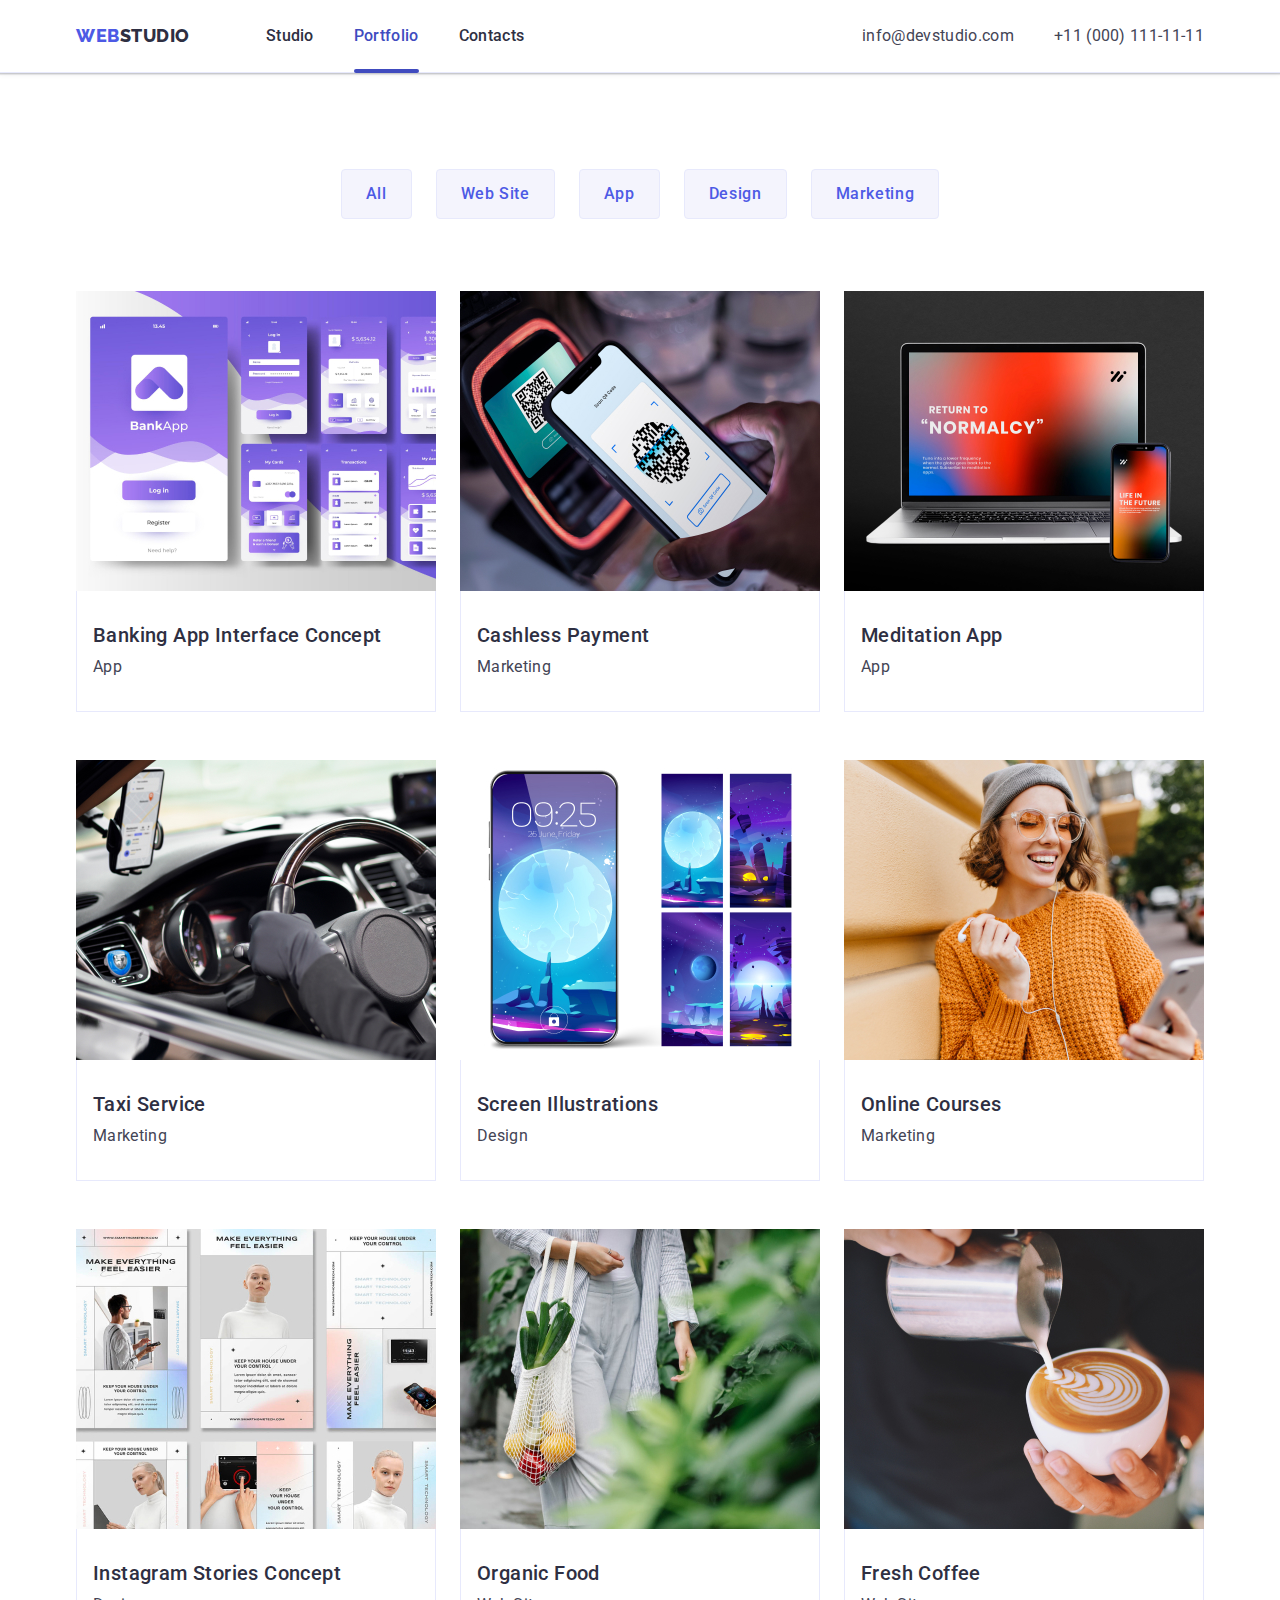
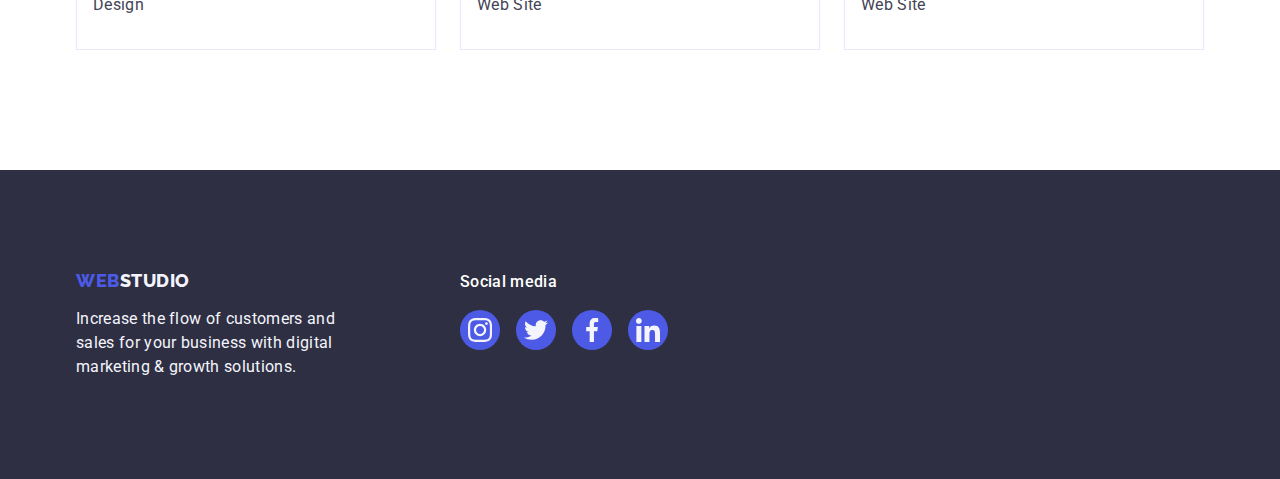
==== portfolio.html @ 8c455fbe "Initial commit" ====
<!DOCTYPE html>
<html lang="en">
  <head>
    <meta charset="UTF-8" />
    <meta name="viewport" content="width=device-width, initial-scale=1.0" />
    <title>Document</title>
    <link
      rel="stylesheet"
      href="https://cdnjs.cloudflare.com/ajax/libs/modern-normalize/2.0.0/modern-normalize.min.css"
    />
    <link rel="stylesheet" href="./css/styles.css" />
    <link rel="preconnect" href="https://fonts.googleapis.com" />
    <link rel="preconnect" href="https://fonts.gstatic.com" crossorigin />
    <link
      href="https://fonts.googleapis.com/css2?family=Raleway:wght@800&family=Roboto:wght@400;500;700;900&display=swap"
      rel="stylesheet"
    />
    <link
      rel="stylesheet"
      href="https://cdnjs.cloudflare.com/ajax/libs/modern-normalize/2.0.0/modern-normalize.min.css"
      integrity="sha512-4xo8blKMVCiXpTaLzQSLSw3KFOVPWhm/TRtuPVc4WG6kUgjH6J03IBuG7JZPkcWMxJ5huwaBpOpnwYElP/m6wg=="
      crossorigin="anonymous"
      referrerpolicy="no-referrer"
    />
  </head>
  <body>
    <header class="header-section">
      <div class="header-container container">
        <nav class="nav">
          <a href="./index.html" class="logo link"
            >Web<span class="span-logo-top">Studio</span></a
          >
          <ul class="menu-list list">
            <li>
              <a href="./index.html" class="link-nav studiolist link">Studio</a>
            </li>
            <li>
              <a
                href="./portfolio.html"
                class="link-nav studiolist nav-active link"
                >Portfolio</a
              >
            </li>
            <li><a href="" class="link-nav studiolist link">Contacts</a></li>
          </ul>
        </nav>
        <address class="address">
          <ul class="menu-list list">
            <li>
              <a href="mailto:info@devstudio.com" class="contacts link"
                >info@devstudio.com</a
              >
            </li>
            <li>
              <a href="tel:+110001111111" class="contacts link"
                >+11 (000) 111-11-11</a
              >
            </li>
          </ul>
        </address>
      </div>
    </header>
    <main>
      <section class="main-portfolio-section">
        <div class="container">
          <h1 class="visually-hidden">Portfolio</h1>
          <ul class="portfolio-list list">
            <li>
              <button type="button" class="list-button">All</button>
            </li>
            <li>
              <button type="button" class="list-button">Web Site</button>
            </li>
            <li>
              <button type="button" class="list-button">App</button>
            </li>
            <li>
              <button type="button" class="list-button">Design</button>
            </li>
            <li>
              <button type="button" class="list-button">Marketing</button>
            </li>
          </ul>
          <ul class="portfolio-second-list list">
            <li class="portfolio-second-list-item">
              <a class="portfolio-link link" href="">
                <div class="portfolio-pic">
                  <img
                    src="./images/Portfolio-imgs/portfolio1.jpeg"
                    alt="Banking App"
                    width="360"
                  />
                  <p class="portfolio-pic-text">
                    14 Stylish and User-Friendly App Design Concepts · Task
                    Manager App · Calorie Tracker App · Exotic Fruit Ecommerce
                    App · Cloud Storage App
                  </p>
                </div>
                <div class="portfolio-item-container">
                  <h2 class="list-portfolio">Banking App Interface Concept</h2>
                  <p class="list-description">App</p>
                </div>
              </a>
            </li>
            <li class="portfolio-second-list-item">
              <a class="portfolio-link link" href="">
                <div class="portfolio-pic">
                  <img
                    class="img"
                    src="./images/Portfolio-imgs/portfolio2.jpeg"
                    alt="Cashless Payment"
                    width="360"
                  />
                  <p class="portfolio-pic-text">
                    14 Stylish and User-Friendly App Design Concepts · Task
                    Manager App · Calorie Tracker App · Exotic Fruit Ecommerce
                    App · Cloud Storage App
                  </p>
                </div>

                <div class="portfolio-item-container">
                  <h2 class="list-portfolio">Cashless Payment</h2>
                  <p class="list-description">Marketing</p>
                </div>
              </a>
            </li>
            <li class="portfolio-second-list-item">
              <a class="portfolio-link link" href="">
                <div class="portfolio-pic">
                  <img
                    class="img"
                    src="./images/Portfolio-imgs/portfolio3.jpeg"
                    alt="Meditation App"
                    width="360"
                  />
                  <p class="portfolio-pic-text">
                    14 Stylish and User-Friendly App Design Concepts · Task
                    Manager App · Calorie Tracker App · Exotic Fruit Ecommerce
                    App · Cloud Storage App
                  </p>
                </div>

                <div class="portfolio-item-container">
                  <h2 class="list-portfolio">Meditation App</h2>
                  <p class="list-description">App</p>
                </div>
              </a>
            </li>
            <li class="portfolio-second-list-item">
              <a class="portfolio-link link" href="">
                <div class="portfolio-pic">
                  <img
                    class="img"
                    src="./images/Portfolio-imgs/portfolio4.jpeg"
                    alt="Taxi Service"
                    width="360"
                  />
                  <p class="portfolio-pic-text">
                    14 Stylish and User-Friendly App Design Concepts · Task
                    Manager App · Calorie Tracker App · Exotic Fruit Ecommerce
                    App · Cloud Storage App
                  </p>
                </div>

                <div class="portfolio-item-container">
                  <h2 class="list-portfolio">Taxi Service</h2>
                  <p class="list-description">Marketing</p>
                </div>
              </a>
            </li>
            <li class="portfolio-second-list-item">
              <a class="portfolio-link link" href="">
                <div class="portfolio-pic">
                  <img
                    class="img"
                    src="./images/Portfolio-imgs/portfolio5.jpeg"
                    alt="Screen Illustrations"
                    width="360"
                  />
                  <p class="portfolio-pic-text">
                    14 Stylish and User-Friendly App Design Concepts · Task
                    Manager App · Calorie Tracker App · Exotic Fruit Ecommerce
                    App · Cloud Storage App
                  </p>
                </div>

                <div class="portfolio-item-container">
                  <h2 class="list-portfolio">Screen Illustrations</h2>
                  <p class="list-description">Design</p>
                </div>
              </a>
            </li>
            <li class="portfolio-second-list-item">
              <a class="portfolio-link link" href="">
                <div class="portfolio-pic">
                  <img
                    class="img"
                    src="./images/Portfolio-imgs/portfolio6.jpeg"
                    alt="Online Courses"
                    width="360"
                  />
                  <p class="portfolio-pic-text">
                    14 Stylish and User-Friendly App Design Concepts · Task
                    Manager App · Calorie Tracker App · Exotic Fruit Ecommerce
                    App · Cloud Storage App
                  </p>
                </div>

                <div class="portfolio-item-container">
                  <h2 class="list-portfolio">Online Courses</h2>
                  <p class="list-description">Marketing</p>
                </div>
              </a>
            </li>
            <li class="portfolio-second-list-item">
              <a class="portfolio-link link" href="">
                <div class="portfolio-pic">
                  <img
                    class="img"
                    src="./images/Portfolio-imgs/portfolio7.jpeg"
                    alt="Instagram Stories Concept"
                    width="360"
                  />
                  <p class="portfolio-pic-text">
                    14 Stylish and User-Friendly App Design Concepts · Task
                    Manager App · Calorie Tracker App · Exotic Fruit Ecommerce
                    App · Cloud Storage App
                  </p>
                </div>

                <div class="portfolio-item-container">
                  <h2 class="list-portfolio">Instagram Stories Concept</h2>
                  <p class="list-description">Design</p>
                </div>
              </a>
            </li>
            <li class="portfolio-second-list-item">
              <a class="portfolio-link link" href="">
                <div class="portfolio-pic">
                  <img
                    class="img"
                    src="./images/Portfolio-imgs/portfolio8.jpeg"
                    alt="Organic Food"
                    width="360"
                  />
                  <p class="portfolio-pic-text">
                    14 Stylish and User-Friendly App Design Concepts · Task
                    Manager App · Calorie Tracker App · Exotic Fruit Ecommerce
                    App · Cloud Storage App
                  </p>
                </div>

                <div class="portfolio-item-container">
                  <h2 class="list-portfolio">Organic Food</h2>
                  <p class="list-description">Web Site</p>
                </div>
              </a>
            </li>
            <li class="portfolio-second-list-item">
              <a class="portfolio-link link" href="">
                <div class="portfolio-pic">
                  <img
                    class="img"
                    src="./images/Portfolio-imgs/portfolio9.jpeg"
                    alt="Fresh Coffee"
                    width="360"
                  />
                  <p class="portfolio-pic-text">
                    14 Stylish and User-Friendly App Design Concepts · Task
                    Manager App · Calorie Tracker App · Exotic Fruit Ecommerce
                    App · Cloud Storage App
                  </p>
                </div>

                <div class="portfolio-item-container">
                  <h2 class="list-portfolio">Fresh Coffee</h2>
                  <p class="list-description">Web Site</p>
                </div>
              </a>
            </li>
          </ul>
        </div>
      </section>
    </main>

    <!-------------------Footer------------------->

    <footer class="footer">
      <div class="footer-container container">
        <div class="logo-container">
          <a href="./index.html" class="logo-bottom logo link"
            >Web<span class="span-logo-bottom">Studio</span></a
          >
          <p class="footer-text">
            Increase the flow of customers and sales for your business with
            digital marketing & growth solutions.
          </p>
        </div>
        <div>
          <p class="footer-socialmedia">Social media</p>
          <ul class="footer-list list social-list">
            <li class="social-item">
              <a class="footer-link" href="">
                <svg class="social-icon" width="24" height="24">
                  <use href="./images/icons.svg#icon-instagram-2"></use>
                </svg>
              </a>
            </li>
            <li class="social-item">
              <a class="footer-link" href="">
                <svg class="social-icon" width="24" height="24">
                  <use href="./images/icons.svg#icon-twitter-1"></use>
                </svg>
              </a>
            </li>
            <li class="social-item">
              <a class="footer-link" href="">
                <svg class="social-icon" width="24" height="24">
                  <use href="./images/icons.svg#icon-facebook-1"></use>
                </svg>
              </a>
            </li>
            <li class="social-item">
              <a class="footer-link" href="">
                <svg class="social-icon" width="24" height="24">
                  <use href="./images/icons.svg#icon-linkedin-1"></use>
                </svg>
              </a>
            </li>
          </ul>
        </div>
      </div>
    </footer>
  </body>
</html>
---- css/styles.css ----
:root {
    --primary-font: "Roboto", sans-serif;
    --secondary-font: "Raleway", sans-serif;
    --white: #ffffff;
    --iris: #4D5AE5;
    --navyblue: #2E2F42;
    --slate: #434455;
    --cloud: #F4F4FD;
    --lightslate: #8E8F99;
    --cornflower: #E7E9FC;
    --ocean: #404BBF;
    --transition-dur: 250ms;
    --transition-function: cubic-bezier(0.4, 0, 0.2, 1);
}

body {
    font-family: var(--primary-font);
    color: var(--slate);
    background-color: var(--white);
}

h1,
h2,
h3,
h4,
h5,
h6,
p {
    margin: 0;
}

ul,
ol {
    margin:0;
    padding:0;
}

.container {
    width: 1158px;
    margin: 0 auto;
    padding: 0 15px;
}

img {
    display: block;
    max-width: 100%;
    height: auto;
}

/* ----------------Header Section----------------*/

.header-container {
    display: flex;
    align-items: center;
    justify-content: space-between;
}

.nav {
    display: flex;
    align-items: center;
}

.studiolist.nav-active {
    position: relative;
    color: var(--ocean);
}

.nav-active::after{
    display: block;
    position: absolute;
    /* margin-top: 20px; */
    left: 0;
    bottom: -1px;
    content: '';
    width: 100%;
    height: 4px;
    border-radius: 2px;
    background-color: var(--ocean);
}

.header-section {
    border-bottom: 1px solid var(--cornflower);
    box-shadow: 0px 2px 1px rgba(46, 47, 66, 0.08), 0px 1px 1px rgba(46, 47, 66, 0.16), 0px 1px 6px rgba(46, 47, 66, 0.08);
}

.menu-list {
    display: flex;
    gap: 40px;
}

.studiolist {
    display: inline-block;
    padding: 24px 0;
    font-size: 16px;
    line-height: 1.5;
    letter-spacing: 0.02em;
    font-weight: 500;
    color: var(--navyblue);
}



.address {
    font-style: normal;
}

.contacts {
    font-size: 16px;
    line-height: 1.5;
    letter-spacing: 0.02em;
    font-weight: 400;
    color: var(--slate);
}


.logo {
    margin-right: 76px;
    font-family: "Raleway", sans-serif;
    font-weight: 800;
    font-size:18px;
    line-height: 1.17;
    letter-spacing: 0.03em;
    text-transform: uppercase;
    color: var(--iris);
}


.link-nav {
    transition-property: color;
    transition-duration: var(--transition-dur);
    transition-timing-function: var(--transition-function);
}

.link {
    text-decoration: none;
    transition-property: color;
    transition-duration: var(--transition-dur);
    transition-timing-function: var(--transition-function);
}

.link:hover,
.link:focus {
    color: var(--ocean)
}

.span-logo-top {
    color: var(--navyblue);
}

.list {
    list-style: none;
}




/* ----------------First Section----------------*/

.section-first {
    padding: 188px 0;
    background-image: linear-gradient(rgba(46, 47, 66, 0.7), rgba(46, 47, 66, 0.7)), url(../images/people-office.jpeg);
    max-width: 1440px;
    background-repeat: no-repeat;
    background-position: center;
    background-size: cover;
}

.title {
    margin-left: auto;
    margin-right: auto;
    margin-bottom: 48px;
    max-width: 496px;
    font-size: 56px;
    line-height: 1.07;
    letter-spacing: 0.02em;
    text-align: center;
    color: var(--white);
}

.title-button{
    display: block;
    margin-left: auto;
    margin-right: auto;
    min-width: 169px;
    height: 56px;
    border: none;
    background-color: var(--iris);
    border-radius: 4px;
    cursor: pointer;
    font-family: inherit;
    background-color: var(--iris);
    font-weight: 500;
    font-size: 16px;
    line-height: 1.5;
    letter-spacing: 0.04em;
    color: var(--white);
    cursor: pointer;
    transition: background-color 250ms cubic-bezier(0.4, 0, 0.2, 1);
}

.title-button:hover,
.title-button:focus {
    background-color: var(--ocean);
}

.visually-hidden {
    position: absolute;
    width: 1px;
    height: 1px;
    margin: -1px;
    border: 0;
    padding: 0;

    white-space: nowrap;
    clip-path: inset(100%);
    clip: rect(0 0 0 0);
    overflow: hidden;
}

/* ----------------Second Section----------------*/


.section-second {
    padding: 120px 0;
}

.features-list {
    display: flex;
    gap: 24px;
}

.features-item {
    width: calc((100% - 72px) / 4);
}

.features-icon-container {
    display: flex;
    justify-content: center;
    align-items: center;
    background-color: var(--cloud);
    height: 112px;
    margin-bottom: 8px;
    border-radius: 4px;
}


.features-title {
    margin-bottom: 8px;
    font-weight: 500;
    font-size: 20px;
    line-height: 1.2;
    letter-spacing: 0.02em;
    color: var(--navyblue);
}

.features-text {
    font-size: 16px;
    line-height: 1.5;
    letter-spacing: 0.02em;
    color: var(--slate);
}

/* ----------------Third Section----------------*/

.section-third {
    padding-bottom: 120px;
}

.aboutus {
    margin-bottom: 72px;
    font-size: 36px;
    line-height: 1.11;
    text-align: center;
    text-transform: capitalize;
    color: var(--navyblue);
    letter-spacing: 0.02em
}

.aboutus-list {
    display: flex;
    gap: 24px;
}

.aboutus-item {
    width: calc((100% - 48px) / 3);
}



/* ----------------Fourth Section----------------*/



.team {
    padding: 120px 0;
    background-color: var(--cloud);
}

.aboutus-team {
    margin-bottom: 72px;
    font-size: 36px;
    line-height: 1.11;
    text-align: center;
    text-transform: capitalize;
    color: var(--navyblue);
    letter-spacing: 0.02em
}

.sectionfour-list {
    display: flex;
    gap: 24px;
}

.team-list {
    width: calc((100% - 72px) / 4);
    border-radius: 0px 0px 4px 4px;
    box-shadow: 0px 1px 6px rgba(46, 47, 66, 0.08), 0px 1px 1px rgba(46, 47, 66, 0.16), 0px 2px 1px rgba(46, 47, 66, 0.08);
    background-color: var(--white);
}

.team-container {
    padding: 32px 0;
}


.features-team-title {
    text-align: center;
    margin-bottom: 8px;
    font-weight: 500;
    font-size: 20px;
    line-height: 1.2;
    letter-spacing: 0.02em;
    color: var(--navyblue);
}

.sectionfour-p-text {
    margin-bottom: 8px;
    text-align: center;
}

.social-list {
    display: flex;
    justify-content: center;
    gap: 24px;
}

.social-item {
    width: 40px;
    height: 40px;
}

.social-link {
    display: flex;
    justify-content: center;
    align-items: center;
    width: 100%;
    height: 100%;
    background-color: var(--iris);
    border-radius: 50%;
    transition-property: background-color;
    transition-duration: var(--transition-dur);
    transition-timing-function: var(--transition-function);
}

.social-icon {
    fill: var(--cloud);
}

.social-link:hover,
.social-link:focus {
    background-color: var(--ocean);
}


/* ----------------Fifth Section----------------*/


.customers-section {
    padding-top: 120px;
    padding-bottom: 120px;
}

.customers-title {
    font-size: 36px;
    text-align: center;
    line-height: 1.11;
    color: var(--navyblue);
    margin-bottom: 72px;
}

.customers-list {
    display: flex;
    gap: 24px;
}

.customets-item {
    width: calc((100% - 120px) / 6);
    height: 88px;
}

.customers-link {
    display: flex;
    align-items: center;
    justify-content: center;
    width: 100%;
    height: 100%;
    border: 1px solid var(--lightslate);
    border-radius: 4px;
    color: var(--lightslate);
    transition: border-color var(--transition-dur) var(--transition-function), color var(--transition-dur) var(--transition-function);
}

.customers-link:hover,
.customers-link:focus {
    border-color: var(--ocean);
    color: var(--ocean);
}

.customers-icon {
    fill: currentColor;
}

/* ----------------Footer----------------*/

.footer-container {
    display: flex;
    align-items: baseline;
}

.logo-container {
    margin-right: 120px;
}

.footer {
    padding: 100px 0;
    background-color: var(--navyblue);

}

.logo-bottom {
    display: inline-block;
    margin-bottom: 16px;
}

.footer-text {
    max-width: 264px;
    line-height: 1.5;
    color: var(--cloud);
    letter-spacing: 0.02em;
}

.span-logo-bottom {
    color: var(--cloud);
}

.footer-socialmedia {
    font-weight: 500;
    font-size: 16px;
    line-height: 1.5;
    letter-spacing: 0.02em;
    color: var(--white);
    margin-bottom: 16px;
}

.footer-list {
    display: flex;
    gap: 16px;
}

/* .footer-item {
    width: 40px;
    height: 40px;
} */

.footer-link {
    display: flex;
    align-items: center;
    justify-content: center;
    width: 100%;
    height: 100%;
    background-color: var(--iris);
    border-radius: 50%;
    transition-property: background-color;
    transition-duration: var(--transition-dur);
    transition-timing-function: var(--transition-function);
}



.footer-link:hover, 
.footer-link:focus {
    background-color: #31d0aa;
}

/*================== Modal ==================*/


.modal {
    position: fixed;
    width: 100%;
    height: 100vh;
    left: 0;
    top: 0;
    opacity: 1;
    visibility: visible;
    background: rgba(46, 47, 66, 0.40);
    transition-property: visibility, opacity, transform;
    transition-duration: var(--transition-dur);
    transition-timing-function: var(--transition-function);
    transition: opacity 250ms cubic-bezier(0.4, 0, 0.2, 1), visibility 250ms cubic-bezier(0.4, 0, 0.2, 1);
}

.backdrop {
    position: absolute;
    left: 50%;
    top: 50%;
    transform: translate(-50%, -50%);
    width: 408px;
    min-height: 584px;
    border-radius: 4px;
    background: var(--dairy, #FCFCFC);
    box-shadow: 0px 2px 1px 0px rgba(0, 0, 0, 0.20), 0px 1px 3px 0px rgba(0, 0, 0, 0.12), 0px 1px 1px 0px rgba(0, 0, 0, 0.14);
    transition: transform 250ms cubic-bezier(0.4, 0, 0.2, 1);
}

.is-hidden {
    visibility: hidden;
    opacity: 0;
    pointer-events: none;
    
}

.close-backdrop {
    display: flex;
    position: absolute;
    align-items: center;
    justify-content: center;
    right: 24px;
    top: 24px;
    width: 24px;
    height: 24px;
    padding: 0;
    border: 1px solid rgba(0, 0, 0, 0.1);
    border-radius: 50%;
    cursor: pointer;
    background-color: var(--cornflower);
    transition-property: background-color, border ;
    transition-duration: var(--transition-dur);
    transition-timing-function: var(--transition-function);
}

.cross {
    transition: fill var(--transition-dur) var(--transition-function);
}

.close-backdrop:hover {
    background-color: var(--ocean);
    border: none;
}

.close-backdrop:focus {
    background-color: var(--ocean);
    border: none;
}

.close-backdrop:hover .cross {
    fill: #ffffff;
}

.close-backdrop:focus .cross {
    fill: #ffffff;
}



/* ----------------Portfolio----------------*/


.title-button {
    font-family: inherit;
    background-color: var(--iris);
    font-weight: 500;
    font-size: 16px;
    line-height: 1.5;
    letter-spacing: 0.04em;
    color: var(--white);
    cursor: pointer;
}



.main-portfolio-section {
    padding-top: 96px; padding-bottom: 120px;
}

.portfolio-list {
    display: flex;
    justify-content: center;
    gap: 24px;
    margin-bottom: 72px;
}



.list-button {
    padding: 12px 24px;
    border: 1px solid var(--cornflower);
    border-radius: 4px;
    font-family: inherit;
    background-color: var(--cloud);
    font-weight: 500;
    font-size: 16px;
    line-height: 1.5;
    letter-spacing: 0.04em;
    color: var(--iris);
    cursor: pointer;
    transition:  color var(--transition-dur) var(--transition-function), background-color var(--transition-dur) var(--transition-function), border-color var(--transition-dur) var(--transition-function), box-shadow var(--transition-dur) var(--transition-function);
}

.list-button:hover,
.list-button:focus {
    border: 1px solid transparent;
    box-shadow: 0px 3px 1px rgba(0, 0, 0, 0.1), 0px 2px 1px rgba(0, 0, 0, 0.08), 0px 2px 2px rgba(0, 0, 0, 0.12);
    background-color: var(--ocean);
    color: var(--white);
}

.portfolio-link {
    display: block;
    transition-property: box-shadow;
    transition-duration: var(--transition-dur);
    transition-timing-function: var(--transition-function);
}

.portfolio-pic {
    position: relative;
    overflow: hidden;
}

.portfolio-pic-text {
    position: absolute;
    top: 0;
    left: 0;
    transform: translateY(100%);
    transition: transform var(--transition-dur) var(--transition-function);
    height: 100%;
    padding: 40px 32px;
    line-height: 1.5;
    letter-spacing: 0.02em;
    color: var(--cloud);
    background-color: var(--iris);
}

.portfolio-link:hover .portfolio-pic-text,
.portfolio-link:focus .portfolio-pic-text {
    transform: translateY(0%);
}


.portfolio-link:hover,
.portfolio-link:focus {
    box-shadow: 0px 1px 6px rgba(46, 47, 66, 0.08), 0px 1px 1px rgba(46, 47, 66, 0.16), 0px 2px 1px rgba(46, 47, 66, 0.08);
}




.list-portfolio {
    margin-bottom: 8px;
    font-weight: 500;
    font-size: 20px;
    line-height: 1.2;
    letter-spacing: 0.02em;
    color: var(--navyblue);
}

.list-description {
    font-size: 16px;
    line-height: 1.5;
    letter-spacing: 0.02em;
    color: var(--slate);
}

.portfolio-second-list {
    display: flex;
    flex-wrap: wrap;
    column-gap: 24px;
    row-gap: 48px;
}

.portfolio-second-list-item {
    width: calc((100% - 48px) / 3);
}


.portfolio-item-container {
    padding: 32px 16px;
    border: 1px solid var(--cornflower);
    border-top: none;
}
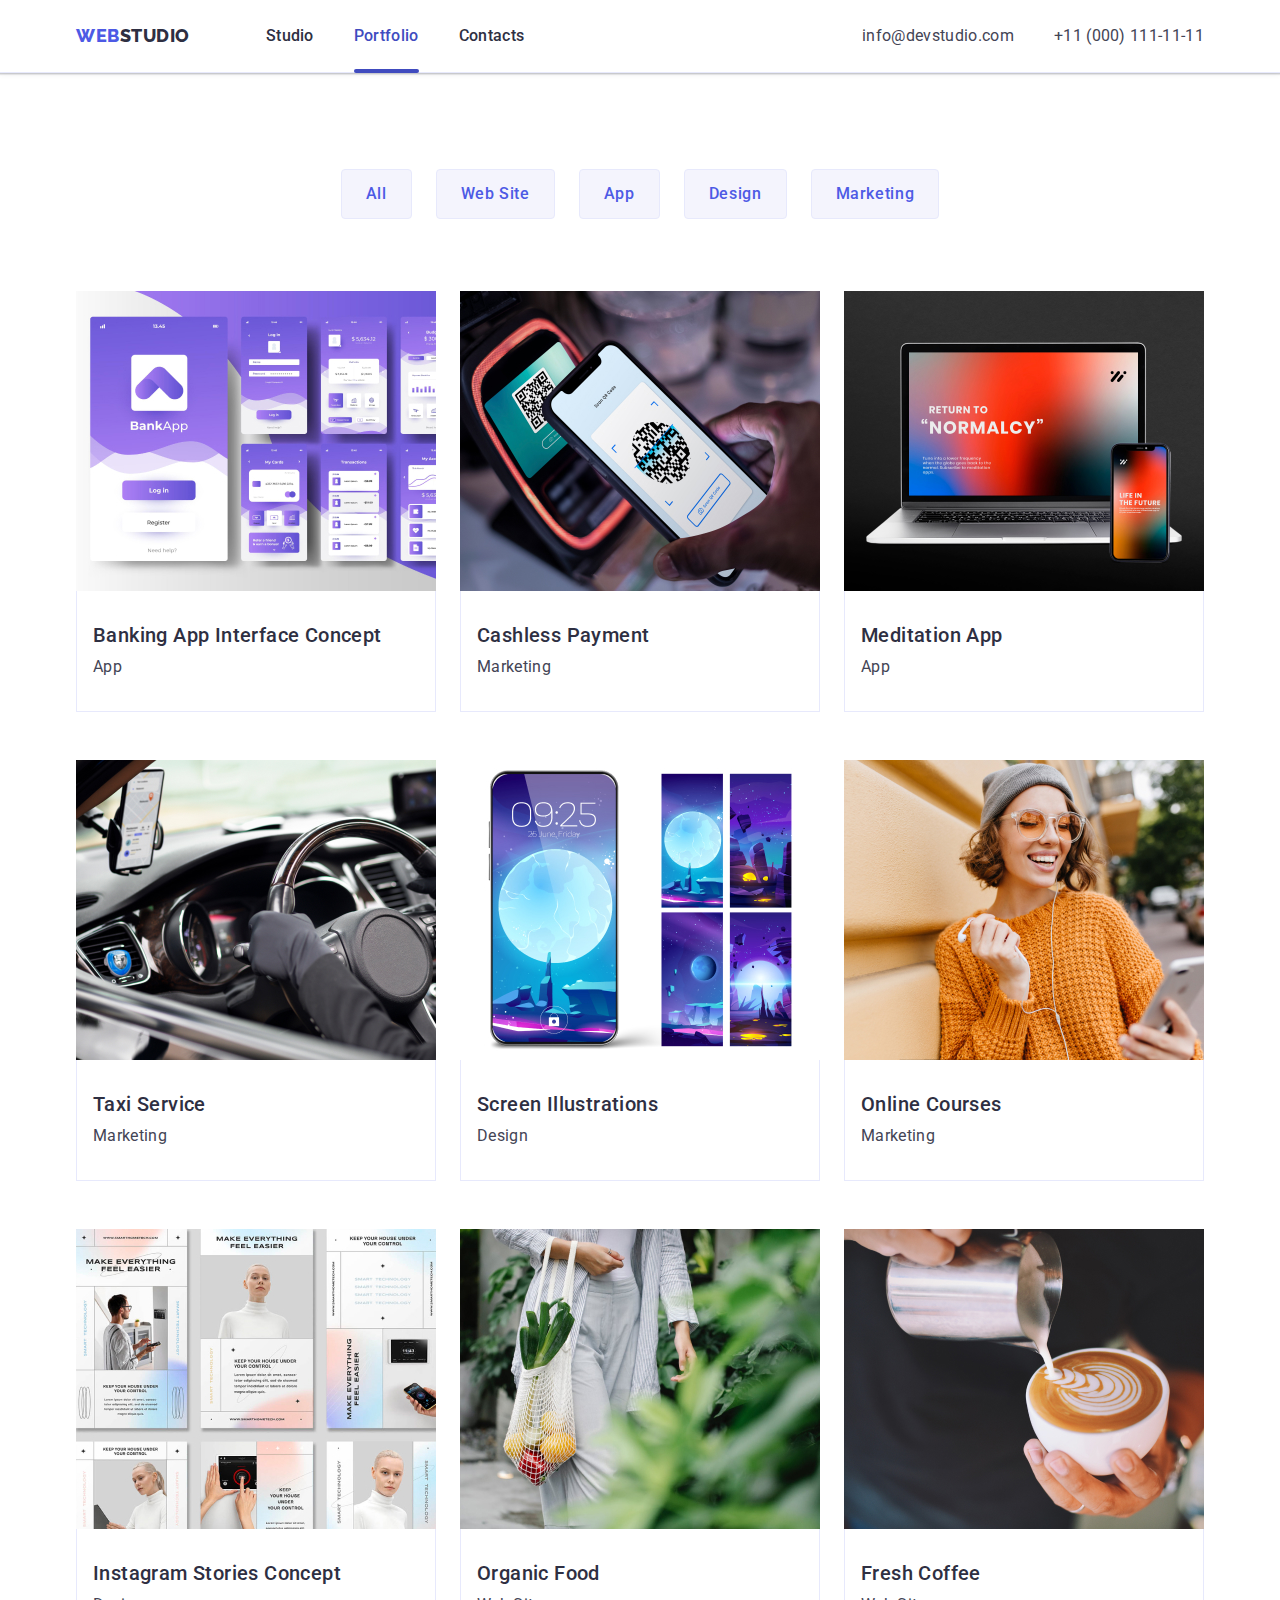
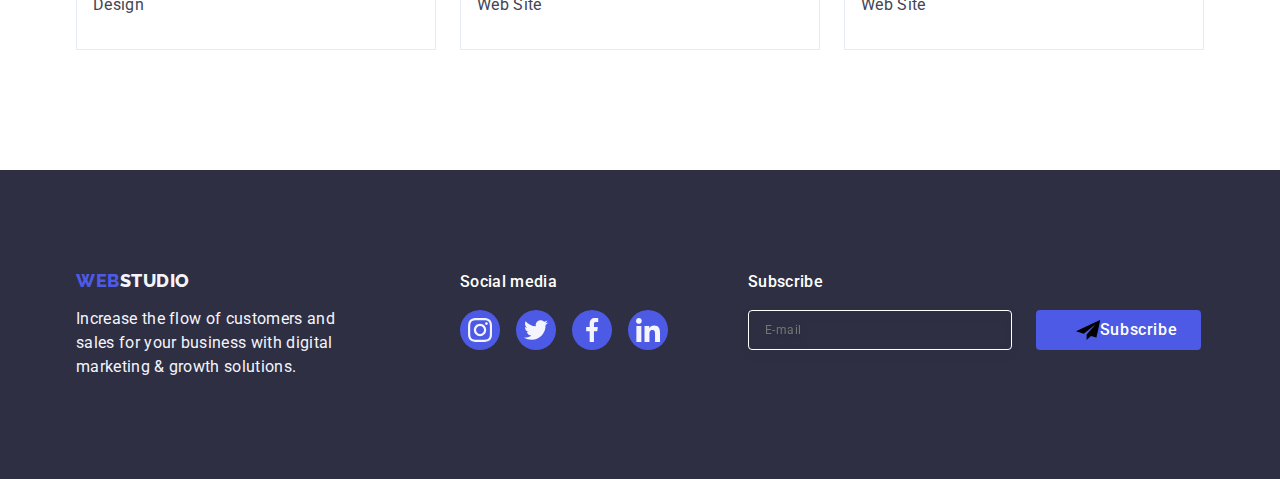
==== commit 2560fbb3: "fix" ====
--- a/portfolio.html
+++ b/portfolio.html
@@ -329,6 +329,15 @@
             </li>
           </ul>
         </div>
+        <div class="footer-form-container">
+          <p class="footer-form-text">Subscribe</p>
+          <form class="footer-form">
+            <label class="footer-label"><input type="email" class="footer-input" name="subscribe-input" placeholder="E-mail"></label>
+            <button type="submit" class="subscribebtn"><svg class="footer-subscribe-icon" width="24" height="24">
+              <use href="./images/icons.svg#icon-send"></use>
+            </svg>Subscribe</button>
+          </form>
+        </div>
       </div>
     </footer>
   </body>
--- a/css/styles.css
+++ b/css/styles.css
@@ -1,22 +1,22 @@
 :root {
-    --primary-font: "Roboto", sans-serif;
-    --secondary-font: "Raleway", sans-serif;
-    --white: #ffffff;
-    --iris: #4D5AE5;
-    --navyblue: #2E2F42;
-    --slate: #434455;
-    --cloud: #F4F4FD;
-    --lightslate: #8E8F99;
-    --cornflower: #E7E9FC;
-    --ocean: #404BBF;
-    --transition-dur: 250ms;
-    --transition-function: cubic-bezier(0.4, 0, 0.2, 1);
+  --primary-font: "Roboto", sans-serif;
+  --secondary-font: "Raleway", sans-serif;
+  --white: #ffffff;
+  --iris: #4D5AE5;
+  --navyblue: #2E2F42;
+  --slate: #434455;
+  --cloud: #F4F4FD;
+  --lightslate: #8E8F99;
+  --cornflower: #E7E9FC;
+  --ocean: #404BBF;
+  --transition-dur: 250ms;
+  --transition-function: cubic-bezier(0.4, 0, 0.2, 1);
 }
 
 body {
-    font-family: var(--primary-font);
-    color: var(--slate);
-    background-color: var(--white);
+  font-family: var(--primary-font);
+  color: var(--slate);
+  background-color: var(--white);
 }
 
 h1,
@@ -26,129 +26,129 @@
 h5,
 h6,
 p {
-    margin: 0;
+  margin: 0;
 }
 
 ul,
 ol {
-    margin:0;
-    padding:0;
+  margin:0;
+  padding:0;
 }
 
 .container {
-    width: 1158px;
-    margin: 0 auto;
-    padding: 0 15px;
+  width: 1158px;
+  margin: 0 auto;
+  padding: 0 15px;
 }
 
 img {
-    display: block;
-    max-width: 100%;
-    height: auto;
+  display: block;
+  max-width: 100%;
+  height: auto;
 }
 
 /* ----------------Header Section----------------*/
 
 .header-container {
-    display: flex;
-    align-items: center;
-    justify-content: space-between;
+  display: flex;
+  align-items: center;
+  justify-content: space-between;
 }
 
 .nav {
-    display: flex;
-    align-items: center;
+  display: flex;
+  align-items: center;
 }
 
 .studiolist.nav-active {
-    position: relative;
-    color: var(--ocean);
+  position: relative;
+  color: var(--ocean);
 }
 
 .nav-active::after{
-    display: block;
-    position: absolute;
-    /* margin-top: 20px; */
-    left: 0;
-    bottom: -1px;
-    content: '';
-    width: 100%;
-    height: 4px;
-    border-radius: 2px;
-    background-color: var(--ocean);
+  display: block;
+  position: absolute;
+  /* margin-top: 20px; */
+  left: 0;
+  bottom: -1px;
+  content: '';
+  width: 100%;
+  height: 4px;
+  border-radius: 2px;
+  background-color: var(--ocean);
 }
 
 .header-section {
-    border-bottom: 1px solid var(--cornflower);
-    box-shadow: 0px 2px 1px rgba(46, 47, 66, 0.08), 0px 1px 1px rgba(46, 47, 66, 0.16), 0px 1px 6px rgba(46, 47, 66, 0.08);
+  border-bottom: 1px solid var(--cornflower);
+  box-shadow: 0px 2px 1px rgba(46, 47, 66, 0.08), 0px 1px 1px rgba(46, 47, 66, 0.16), 0px 1px 6px rgba(46, 47, 66, 0.08);
 }
 
 .menu-list {
-    display: flex;
-    gap: 40px;
+  display: flex;
+  gap: 40px;
 }
 
 .studiolist {
-    display: inline-block;
-    padding: 24px 0;
-    font-size: 16px;
-    line-height: 1.5;
-    letter-spacing: 0.02em;
-    font-weight: 500;
-    color: var(--navyblue);
+  display: inline-block;
+  padding: 24px 0;
+  font-size: 16px;
+  line-height: 1.5;
+  letter-spacing: 0.02em;
+  font-weight: 500;
+  color: var(--navyblue);
 }
 
 
 
 .address {
-    font-style: normal;
+  font-style: normal;
 }
 
 .contacts {
-    font-size: 16px;
-    line-height: 1.5;
-    letter-spacing: 0.02em;
-    font-weight: 400;
-    color: var(--slate);
+  font-size: 16px;
+  line-height: 1.5;
+  letter-spacing: 0.02em;
+  font-weight: 400;
+  color: var(--slate);
 }
 
 
 .logo {
-    margin-right: 76px;
-    font-family: "Raleway", sans-serif;
-    font-weight: 800;
-    font-size:18px;
-    line-height: 1.17;
-    letter-spacing: 0.03em;
-    text-transform: uppercase;
-    color: var(--iris);
+  margin-right: 76px;
+  font-family: "Raleway", sans-serif;
+  font-weight: 800;
+  font-size:18px;
+  line-height: 1.17;
+  letter-spacing: 0.03em;
+  text-transform: uppercase;
+  color: var(--iris);
 }
 
 
 .link-nav {
-    transition-property: color;
-    transition-duration: var(--transition-dur);
-    transition-timing-function: var(--transition-function);
+  transition-property: color;
+  transition-duration: var(--transition-dur);
+  transition-timing-function: var(--transition-function);
 }
 
 .link {
-    text-decoration: none;
-    transition-property: color;
-    transition-duration: var(--transition-dur);
-    transition-timing-function: var(--transition-function);
+  text-decoration: none;
+  transition-property: color;
+  transition-duration: var(--transition-dur);
+  transition-timing-function: var(--transition-function);
 }
 
 .link:hover,
 .link:focus {
-    color: var(--ocean)
+  color: var(--ocean)
 }
 
 .span-logo-top {
-    color: var(--navyblue);
+  color: var(--navyblue);
 }
 
 .list {
-    list-style: none;
+  list-style: none;
 }
 
 
@@ -157,132 +157,132 @@
 /* ----------------First Section----------------*/
 
 .section-first {
-    padding: 188px 0;
-    background-image: linear-gradient(rgba(46, 47, 66, 0.7), rgba(46, 47, 66, 0.7)), url(../images/people-office.jpeg);
-    max-width: 1440px;
-    background-repeat: no-repeat;
-    background-position: center;
-    background-size: cover;
+  padding: 188px 0;
+  background-image: linear-gradient(rgba(46, 47, 66, 0.7), rgba(46, 47, 66, 0.7)), url(../images/people-office.jpeg);
+  max-width: 1440px;
+  background-repeat: no-repeat;
+  background-position: center;
+  background-size: cover;
 }
 
 .title {
-    margin-left: auto;
-    margin-right: auto;
-    margin-bottom: 48px;
-    max-width: 496px;
-    font-size: 56px;
-    line-height: 1.07;
-    letter-spacing: 0.02em;
-    text-align: center;
-    color: var(--white);
+  margin-left: auto;
+  margin-right: auto;
+  margin-bottom: 48px;
+  max-width: 496px;
+  font-size: 56px;
+  line-height: 1.07;
+  letter-spacing: 0.02em;
+  text-align: center;
+  color: var(--white);
 }
 
 .title-button{
-    display: block;
-    margin-left: auto;
-    margin-right: auto;
-    min-width: 169px;
-    height: 56px;
-    border: none;
-    background-color: var(--iris);
-    border-radius: 4px;
-    cursor: pointer;
-    font-family: inherit;
-    background-color: var(--iris);
-    font-weight: 500;
-    font-size: 16px;
-    line-height: 1.5;
-    letter-spacing: 0.04em;
-    color: var(--white);
-    cursor: pointer;
-    transition: background-color 250ms cubic-bezier(0.4, 0, 0.2, 1);
+  display: block;
+  margin-left: auto;
+  margin-right: auto;
+  min-width: 169px;
+  height: 56px;
+  border: none;
+  background-color: var(--iris);
+  border-radius: 4px;
+  cursor: pointer;
+  font-family: inherit;
+  background-color: var(--iris);
+  font-weight: 500;
+  font-size: 16px;
+  line-height: 1.5;
+  letter-spacing: 0.04em;
+  color: var(--white);
+  cursor: pointer;
+  transition: background-color 250ms cubic-bezier(0.4, 0, 0.2, 1);
 }
 
 .title-button:hover,
 .title-button:focus {
-    background-color: var(--ocean);
+  background-color: var(--ocean);
 }
 
 .visually-hidden {
-    position: absolute;
-    width: 1px;
-    height: 1px;
-    margin: -1px;
-    border: 0;
-    padding: 0;
-
-    white-space: nowrap;
-    clip-path: inset(100%);
-    clip: rect(0 0 0 0);
-    overflow: hidden;
+  position: absolute;
+  width: 1px;
+  height: 1px;
+  margin: -1px;
+  border: 0;
+  padding: 0;
+
+  white-space: nowrap;
+  clip-path: inset(100%);
+  clip: rect(0 0 0 0);
+  overflow: hidden;
 }
 
 /* ----------------Second Section----------------*/
 
 
 .section-second {
-    padding: 120px 0;
+  padding: 120px 0;
 }
 
 .features-list {
-    display: flex;
-    gap: 24px;
+  display: flex;
+  gap: 24px;
 }
 
 .features-item {
-    width: calc((100% - 72px) / 4);
+  width: calc((100% - 72px) / 4);
 }
 
 .features-icon-container {
-    display: flex;
-    justify-content: center;
-    align-items: center;
-    background-color: var(--cloud);
-    height: 112px;
-    margin-bottom: 8px;
-    border-radius: 4px;
+  display: flex;
+  justify-content: center;
+  align-items: center;
+  background-color: var(--cloud);
+  height: 112px;
+  margin-bottom: 8px;
+  border-radius: 4px;
 }
 
 
 .features-title {
-    margin-bottom: 8px;
-    font-weight: 500;
-    font-size: 20px;
-    line-height: 1.2;
-    letter-spacing: 0.02em;
-    color: var(--navyblue);
+  margin-bottom: 8px;
+  font-weight: 500;
+  font-size: 20px;
+  line-height: 1.2;
+  letter-spacing: 0.02em;
+  color: var(--navyblue);
 }
 
 .features-text {
-    font-size: 16px;
-    line-height: 1.5;
-    letter-spacing: 0.02em;
-    color: var(--slate);
+  font-size: 16px;
+  line-height: 1.5;
+  letter-spacing: 0.02em;
+  color: var(--slate);
 }
 
 /* ----------------Third Section----------------*/
 
 .section-third {
-    padding-bottom: 120px;
+  padding-bottom: 120px;
 }
 
 .aboutus {
-    margin-bottom: 72px;
-    font-size: 36px;
-    line-height: 1.11;
-    text-align: center;
-    text-transform: capitalize;
-    color: var(--navyblue);
-    letter-spacing: 0.02em
+  margin-bottom: 72px;
+  font-size: 36px;
+  line-height: 1.11;
+  text-align: center;
+  text-transform: capitalize;
+  color: var(--navyblue);
+  letter-spacing: 0.02em
 }
 
 .aboutus-list {
-    display: flex;
-    gap: 24px;
+  display: flex;
+  gap: 24px;
 }
 
 .aboutus-item {
-    width: calc((100% - 48px) / 3);
+  width: calc((100% - 48px) / 3);
 }
 
 
@@ -292,83 +292,83 @@
 
 
 .team {
-    padding: 120px 0;
-    background-color: var(--cloud);
+  padding: 120px 0;
+  background-color: var(--cloud);
 }
 
 .aboutus-team {
-    margin-bottom: 72px;
-    font-size: 36px;
-    line-height: 1.11;
-    text-align: center;
-    text-transform: capitalize;
-    color: var(--navyblue);
-    letter-spacing: 0.02em
+  margin-bottom: 72px;
+  font-size: 36px;
+  line-height: 1.11;
+  text-align: center;
+  text-transform: capitalize;
+  color: var(--navyblue);
+  letter-spacing: 0.02em
 }
 
 .sectionfour-list {
-    display: flex;
-    gap: 24px;
+  display: flex;
+  gap: 24px;
 }
 
 .team-list {
-    width: calc((100% - 72px) / 4);
-    border-radius: 0px 0px 4px 4px;
-    box-shadow: 0px 1px 6px rgba(46, 47, 66, 0.08), 0px 1px 1px rgba(46, 47, 66, 0.16), 0px 2px 1px rgba(46, 47, 66, 0.08);
-    background-color: var(--white);
+  width: calc((100% - 72px) / 4);
+  border-radius: 0px 0px 4px 4px;
+  box-shadow: 0px 1px 6px rgba(46, 47, 66, 0.08), 0px 1px 1px rgba(46, 47, 66, 0.16), 0px 2px 1px rgba(46, 47, 66, 0.08);
+  background-color: var(--white);
 }
 
 .team-container {
-    padding: 32px 0;
+  padding: 32px 0;
 }
 
 
 .features-team-title {
-    text-align: center;
-    margin-bottom: 8px;
-    font-weight: 500;
-    font-size: 20px;
-    line-height: 1.2;
-    letter-spacing: 0.02em;
-    color: var(--navyblue);
+  text-align: center;
+  margin-bottom: 8px;
+  font-weight: 500;
+  font-size: 20px;
+  line-height: 1.2;
+  letter-spacing: 0.02em;
+  color: var(--navyblue);
 }
 
 .sectionfour-p-text {
-    margin-bottom: 8px;
-    text-align: center;
+  margin-bottom: 8px;
+  text-align: center;
 }
 
 .social-list {
-    display: flex;
-    justify-content: center;
-    gap: 24px;
+  display: flex;
+  justify-content: center;
+  gap: 24px;
 }
 
 .social-item {
-    width: 40px;
-    height: 40px;
+  width: 40px;
+  height: 40px;
 }
 
 .social-link {
-    display: flex;
-    justify-content: center;
-    align-items: center;
-    width: 100%;
-    height: 100%;
-    background-color: var(--iris);
-    border-radius: 50%;
-    transition-property: background-color;
-    transition-duration: var(--transition-dur);
-    transition-timing-function: var(--transition-function);
+  display: flex;
+  justify-content: center;
+  align-items: center;
+  width: 100%;
+  height: 100%;
+  background-color: var(--iris);
+  border-radius: 50%;
+  transition-property: background-color;
+  transition-duration: var(--transition-dur);
+  transition-timing-function: var(--transition-function);
 }
 
 .social-icon {
-    fill: var(--cloud);
+  fill: var(--cloud);
 }
 
 .social-link:hover,
 .social-link:focus {
-    background-color: var(--ocean);
+  background-color: var(--ocean);
 }
 
 
@@ -376,325 +376,561 @@
 
 
 .customers-section {
-    padding-top: 120px;
-    padding-bottom: 120px;
+  padding-top: 120px;
+  padding-bottom: 120px;
 }
 
 .customers-title {
-    font-size: 36px;
-    text-align: center;
-    line-height: 1.11;
-    color: var(--navyblue);
-    margin-bottom: 72px;
+  font-size: 36px;
+  text-align: center;
+  line-height: 1.11;
+  color: var(--navyblue);
+  margin-bottom: 72px;
 }
 
 .customers-list {
-    display: flex;
-    gap: 24px;
+  display: flex;
+  gap: 24px;
 }
 
 .customets-item {
-    width: calc((100% - 120px) / 6);
-    height: 88px;
+  width: calc((100% - 120px) / 6);
+  height: 88px;
 }
 
 .customers-link {
-    display: flex;
-    align-items: center;
-    justify-content: center;
-    width: 100%;
-    height: 100%;
-    border: 1px solid var(--lightslate);
-    border-radius: 4px;
-    color: var(--lightslate);
-    transition: border-color var(--transition-dur) var(--transition-function), color var(--transition-dur) var(--transition-function);
+  display: flex;
+  align-items: center;
+  justify-content: center;
+  width: 100%;
+  height: 100%;
+  border: 1px solid var(--lightslate);
+  border-radius: 4px;
+  color: var(--lightslate);
+  transition: border-color var(--transition-dur) var(--transition-function), color var(--transition-dur) var(--transition-function);
 }
 
 .customers-link:hover,
 .customers-link:focus {
-    border-color: var(--ocean);
-    color: var(--ocean);
+  border-color: var(--ocean);
+  color: var(--ocean);
 }
 
 .customers-icon {
-    fill: currentColor;
+  fill: currentColor;
 }
 
 /* ----------------Footer----------------*/
 
 .footer-container {
-    display: flex;
-    align-items: baseline;
+  display: flex;
+  align-items: baseline;
 }
 
 .logo-container {
-    margin-right: 120px;
+  margin-right: 120px;
 }
 
 .footer {
-    padding: 100px 0;
-    background-color: var(--navyblue);
+  padding: 100px 0;
+  background-color: var(--navyblue);
 
 }
 
 .logo-bottom {
-    display: inline-block;
-    margin-bottom: 16px;
+  display: inline-block;
+  margin-bottom: 16px;
 }
 
 .footer-text {
-    max-width: 264px;
-    line-height: 1.5;
-    color: var(--cloud);
-    letter-spacing: 0.02em;
+  max-width: 264px;
+  line-height: 1.5;
+  color: var(--cloud);
+  letter-spacing: 0.02em;
 }
 
 .span-logo-bottom {
-    color: var(--cloud);
+  color: var(--cloud);
 }
 
 .footer-socialmedia {
-    font-weight: 500;
-    font-size: 16px;
-    line-height: 1.5;
-    letter-spacing: 0.02em;
-    color: var(--white);
-    margin-bottom: 16px;
+  font-weight: 500;
+  font-size: 16px;
+  line-height: 1.5;
+  letter-spacing: 0.02em;
+  color: var(--white);
+  margin-bottom: 16px;
 }
 
 .footer-list {
-    display: flex;
-    gap: 16px;
-}
-
-/* .footer-item {
-    width: 40px;
-    height: 40px;
-} */
+  display: flex;
+  gap: 16px;
+}
+
 
 .footer-link {
-    display: flex;
-    align-items: center;
-    justify-content: center;
-    width: 100%;
-    height: 100%;
-    background-color: var(--iris);
-    border-radius: 50%;
-    transition-property: background-color;
-    transition-duration: var(--transition-dur);
-    transition-timing-function: var(--transition-function);
+  display: flex;
+  align-items: center;
+  justify-content: center;
+  width: 100%;
+  height: 100%;
+  background-color: var(--iris);
+  border-radius: 50%;
+  transition-property: background-color;
+  transition-duration: var(--transition-dur);
+  transition-timing-function: var(--transition-function);
 }
 
 
 
 .footer-link:hover, 
 .footer-link:focus {
-    background-color: #31d0aa;
+  background-color: #31d0aa;
+}
+
+
+/*================== Footer form ==================*/
+
+
+.footer-form-text {
+  margin-bottom: 16px;
+  font-weight: 500;
+  font-size: 16px;
+  line-height: 1.5;
+  letter-spacing: 0.02em;
+  color: #ffffff;
+}
+
+.footer-form-text {
+  display: flex;
+  gap: 24px;
+}
+
+.footer-form-container {
+  padding-left: 80px;
+}
+
+.footer-form {
+  display: flex;
+  gap: 24px;
+}
+
+
+.footer-input {
+  width: 264px;
+  height: 40px;
+  border: 1px solid #ffffff;
+  background-color: transparent;
+  font-size: 12px;
+  line-height: 1.5;
+  letter-spacing: 0.04em;
+  padding-left: 16px;
+  filter: drop-shadow(0px 4px 4px rgba(0, 0, 0, 0.15));
+  border-radius: 4px;
+  color: var(--white);
+}
+
+#placeholder {
+  color: var(--white);
+}
+
+.subscribebtn {
+  min-width: 165px;
+  height: 40px; 
+  display: flex; 
+  justify-content: center; 
+  align-items: center; 
+  font-family: "Roboto", sans-serif;
+  font-size: 16px;
+  font-weight: 500;
+  line-height: 1.5;
+  letter-spacing: 0.04em;
+  color: var(--white);
+  cursor: pointer;
+  background-color: var(--iris);
+  border: none; 
+  border-radius: 4px; 
+}
+
+.footer-subscribe-icon {
+  margin-left: 16px;
 }
 
 /*================== Modal ==================*/
 
 
 .modal {
-    position: fixed;
-    width: 100%;
-    height: 100vh;
-    left: 0;
-    top: 0;
-    opacity: 1;
-    visibility: visible;
-    background: rgba(46, 47, 66, 0.40);
-    transition-property: visibility, opacity, transform;
-    transition-duration: var(--transition-dur);
-    transition-timing-function: var(--transition-function);
-    transition: opacity 250ms cubic-bezier(0.4, 0, 0.2, 1), visibility 250ms cubic-bezier(0.4, 0, 0.2, 1);
+  position: fixed;
+  width: 100%;
+  height: 100vh;
+  left: 0;
+  top: 0;
+  opacity: 1;
+  visibility: visible;
+  background: rgba(46, 47, 66, 0.40);
+  transition-property: visibility, opacity, transform;
+  transition-duration: var(--transition-dur);
+  transition-timing-function: var(--transition-function);
+  transition: opacity 250ms cubic-bezier(0.4, 0, 0.2, 1), visibility 250ms cubic-bezier(0.4, 0, 0.2, 1);
 }
 
 .backdrop {
-    position: absolute;
-    left: 50%;
-    top: 50%;
-    transform: translate(-50%, -50%);
-    width: 408px;
-    min-height: 584px;
-    border-radius: 4px;
-    background: var(--dairy, #FCFCFC);
-    box-shadow: 0px 2px 1px 0px rgba(0, 0, 0, 0.20), 0px 1px 3px 0px rgba(0, 0, 0, 0.12), 0px 1px 1px 0px rgba(0, 0, 0, 0.14);
-    transition: transform 250ms cubic-bezier(0.4, 0, 0.2, 1);
+  position: absolute;
+  padding: 72px 24px 24px 24px;
+  left: 50%;
+  top: 50%;
+  transform: translate(-50%, -50%);
+  width: 408px;
+  min-height: 584px;
+  border-radius: 4px;
+  background: var(--dairy, #FCFCFC);
+  box-shadow: 0px 2px 1px 0px rgba(0, 0, 0, 0.20), 0px 1px 3px 0px rgba(0, 0, 0, 0.12), 0px 1px 1px 0px rgba(0, 0, 0, 0.14);
+  transition: transform 250ms cubic-bezier(0.4, 0, 0.2, 1);
 }
 
 .is-hidden {
-    visibility: hidden;
-    opacity: 0;
-    pointer-events: none;
-    
+  visibility: hidden;
+  opacity: 0;
+  pointer-events: none;
+  
 }
 
 .close-backdrop {
-    display: flex;
-    position: absolute;
-    align-items: center;
-    justify-content: center;
-    right: 24px;
-    top: 24px;
-    width: 24px;
-    height: 24px;
-    padding: 0;
-    border: 1px solid rgba(0, 0, 0, 0.1);
-    border-radius: 50%;
-    cursor: pointer;
-    background-color: var(--cornflower);
-    transition-property: background-color, border ;
-    transition-duration: var(--transition-dur);
-    transition-timing-function: var(--transition-function);
+  display: flex;
+  position: absolute;
+  align-items: center;
+  justify-content: center;
+  right: 24px;
+  top: 24px;
+  width: 24px;
+  height: 24px;
+  padding: 0;
+  border: 1px solid rgba(0, 0, 0, 0.1);
+  border-radius: 50%;
+  cursor: pointer;
+  background-color: var(--cornflower);
+  transition-property: background-color, border ;
+  transition-duration: var(--transition-dur);
+  transition-timing-function: var(--transition-function);
 }
 
 .cross {
-    transition: fill var(--transition-dur) var(--transition-function);
+  transition: fill var(--transition-dur) var(--transition-function);
 }
 
 .close-backdrop:hover {
-    background-color: var(--ocean);
-    border: none;
+  background-color: var(--ocean);
+  border: none;
 }
 
 .close-backdrop:focus {
-    background-color: var(--ocean);
-    border: none;
+  background-color: var(--ocean);
+  border: none;
 }
 
 .close-backdrop:hover .cross {
-    fill: #ffffff;
+  fill: #ffffff;
 }
 
 .close-backdrop:focus .cross {
-    fill: #ffffff;
-}
-
-
+  fill: #ffffff;
+}
+
+.modal-title {
+  margin-bottom: 16px;
+  color: var(--navyblue, #2E2F42);
+  text-align: center;
+  font-size: 16px;
+  font-weight: 500;
+  line-height: 1.5;
+  letter-spacing: 0.32px;
+}
+
+.modal-field-wrap {
+  margin-left: 24px;
+  margin-right: 24px;
+  margin-bottom: 16px;
+}
+
+.modal-label {
+  display: block;
+  margin-bottom: 4px;
+  font-size: 12px;
+  font-weight: 400;
+  line-height: 1.17; 
+  letter-spacing: 0.48px;
+  color: var(--lightslate);
+}
+
+.modal-input {
+  width: 100%;
+  height: 40px;
+  padding: 11px 38px;
+  border-radius: 4px;
+  border: 1px solid rgba(46, 47, 66, 0.4);
+  background-color: transparent;
+  color: var(--navyblue);
+  font-size: 12px;
+  outline: transparent;
+  transition-property: border-color;
+  transition: border-color var(--transition-dur) var(--transition-function);
+}
+
+.modal-input:focus + .modal-icon {
+  fill: var(--iris);
+}
+
+
+.modal-input:focus {
+  border-color: var(--iris);
+}
+
+.modal-input::placeholder {
+  color: var(rgba(46, 47, 66, 0.40));
+  font-size: 12px;
+  font-weight: 400;
+  line-height: 1.17;
+  letter-spacing: 0.48px;
+}
+
+.modal-icon-wrap {
+  position: relative;
+  /* margin-top: 4px; */
+}
+
+.modal-icon {
+  position: absolute;
+  top: 50%;
+  left: 16px;
+  transform: translateY(-50%);
+  transition: fill var(--transition-dur) var(--transition-function);
+}
+
+.modal-comment {
+  display: inline-block;
+  margin-top: 4px;
+  width: 100%;
+  height: 120px;
+  resize: none;
+  padding: 8px 16px;
+  color: rgba(46, 47, 66, 0.4); 
+  font-size: 12px;
+  font-weight: 400;
+  line-height: 1.17;
+  letter-spacing: 0.48px;
+  border-radius: 4px;
+  border: 1px solid rgba(46, 47, 66, 0.4);
+  background-color: transparent; 
+  outline: transparent;
+  transition: border-color var(--transition-dur) var(--transition-function);
+}
+
+.modal-comment:focus {
+  border-color: var(--iris);
+}
+
+.modal-comment::placeholder {
+  color: var(rgba(46, 47, 66, 0.40));
+  font-size: 12px;
+  font-weight: 400;
+  line-height: 1.17;
+  letter-spacing: 0.48px;
+}
+
+.privacy-wrap {
+  position: relative;
+  margin-bottom: 24px; 
+}
+
+.privacy-link {
+  color: var(--iris);
+}
+
+.input-checkbox {
+  position: absolute;
+  visibility: hidden;
+  opacity: 0;
+  top: 0;
+  left: 0;
+}
+
+
+
+.checkbox-span {
+  display: inline-flex;
+  align-items: center;
+  justify-content: center;
+  fill: transparent;
+  width: 16px;
+  height: 16px;
+  border-radius: 2px;
+  border: 1px solid rgba(46, 47, 66, 0.40);
+  transition: background-color var(--transition-dur) var(--transition-function), border var(--transition-dur) var(--transition-function), fill var(--transition-dur) var(--transition-function);
+}
+
+.checkbox-label {
+  font-size: 12px;
+  line-height: 1.17;
+  letter-spacing: 0.04em;
+  color: var(--lightslate)
+}
+
+.checkbox-icon {
+  opacity: 0;
+  visibility: hidden;
+}
+
+.input-checkbox:checked + .checkbox-span{
+  background-color: var(--ocean);
+  border: none;
+  fill: var(--cloud);
+}
+
+
+.send-button-modal {
+  display: block;
+  min-width: 169px;
+  height: 56px;
+  font-family: "Roboto", sans-serif;
+  font-size: 16px;
+  font-weight: 500;
+  line-height: 1.5;
+  letter-spacing: 0.04em;
+  color: var(--white);
+  cursor: pointer;
+  background-color: var(--iris);
+  border: none;
+  border-radius: 4px;
+  transition: background-color var(--transition-dur) var(--transition-function);
+}
+
+.input-checkbox:checked + .checkbox-label .checkbox-icon {
+  opacity: 1;
+  visibility: visible;
+}
 
 /* ----------------Portfolio----------------*/
 
 
 .title-button {
-    font-family: inherit;
-    background-color: var(--iris);
-    font-weight: 500;
-    font-size: 16px;
-    line-height: 1.5;
-    letter-spacing: 0.04em;
-    color: var(--white);
-    cursor: pointer;
+  font-family: inherit;
+  background-color: var(--iris);
+  font-weight: 500;
+  font-size: 16px;
+  line-height: 1.5;
+  letter-spacing: 0.04em;
+  color: var(--white);
+  cursor: pointer;
 }
 
 
 
 .main-portfolio-section {
-    padding-top: 96px; padding-bottom: 120px;
+  padding-top: 96px; padding-bottom: 120px;
 }
 
 .portfolio-list {
-    display: flex;
-    justify-content: center;
-    gap: 24px;
-    margin-bottom: 72px;
+  display: flex;
+  justify-content: center;
+  gap: 24px;
+  margin-bottom: 72px;
 }
 
 
 
 .list-button {
-    padding: 12px 24px;
-    border: 1px solid var(--cornflower);
-    border-radius: 4px;
-    font-family: inherit;
-    background-color: var(--cloud);
-    font-weight: 500;
-    font-size: 16px;
-    line-height: 1.5;
-    letter-spacing: 0.04em;
-    color: var(--iris);
-    cursor: pointer;
-    transition:  color var(--transition-dur) var(--transition-function), background-color var(--transition-dur) var(--transition-function), border-color var(--transition-dur) var(--transition-function), box-shadow var(--transition-dur) var(--transition-function);
+  padding: 12px 24px;
+  border: 1px solid var(--cornflower);
+  border-radius: 4px;
+  font-family: inherit;
+  background-color: var(--cloud);
+  font-weight: 500;
+  font-size: 16px;
+  line-height: 1.5;
+  letter-spacing: 0.04em;
+  color: var(--iris);
+  cursor: pointer;
+  transition:  color var(--transition-dur) var(--transition-function), background-color var(--transition-dur) var(--transition-function), border-color var(--transition-dur) var(--transition-function), box-shadow var(--transition-dur) var(--transition-function);
 }
 
 .list-button:hover,
 .list-button:focus {
-    border: 1px solid transparent;
-    box-shadow: 0px 3px 1px rgba(0, 0, 0, 0.1), 0px 2px 1px rgba(0, 0, 0, 0.08), 0px 2px 2px rgba(0, 0, 0, 0.12);
-    background-color: var(--ocean);
-    color: var(--white);
+  border: 1px solid transparent;
+  box-shadow: 0px 3px 1px rgba(0, 0, 0, 0.1), 0px 2px 1px rgba(0, 0, 0, 0.08), 0px 2px 2px rgba(0, 0, 0, 0.12);
+  background-color: var(--ocean);
+  color: var(--white);
 }
 
 .portfolio-link {
-    display: block;
-    transition-property: box-shadow;
-    transition-duration: var(--transition-dur);
-    transition-timing-function: var(--transition-function);
+  display: block;
+  transition-property: box-shadow;
+  transition-duration: var(--transition-dur);
+  transition-timing-function: var(--transition-function);
 }
 
 .portfolio-pic {
-    position: relative;
-    overflow: hidden;
+  position: relative;
+  overflow: hidden;
 }
 
 .portfolio-pic-text {
-    position: absolute;
-    top: 0;
-    left: 0;
-    transform: translateY(100%);
-    transition: transform var(--transition-dur) var(--transition-function);
-    height: 100%;
-    padding: 40px 32px;
-    line-height: 1.5;
-    letter-spacing: 0.02em;
-    color: var(--cloud);
-    background-color: var(--iris);
+  position: absolute;
+  top: 0;
+  left: 0;
+  transform: translateY(100%);
+  transition: transform var(--transition-dur) var(--transition-function);
+  height: 100%;
+  padding: 40px 32px;
+  line-height: 1.5;
+  letter-spacing: 0.02em;
+  color: var(--cloud);
+  background-color: var(--iris);
 }
 
 .portfolio-link:hover .portfolio-pic-text,
 .portfolio-link:focus .portfolio-pic-text {
-    transform: translateY(0%);
+  transform: translateY(0%);
 }
 
 
 .portfolio-link:hover,
 .portfolio-link:focus {
-    box-shadow: 0px 1px 6px rgba(46, 47, 66, 0.08), 0px 1px 1px rgba(46, 47, 66, 0.16), 0px 2px 1px rgba(46, 47, 66, 0.08);
+  box-shadow: 0px 1px 6px rgba(46, 47, 66, 0.08), 0px 1px 1px rgba(46, 47, 66, 0.16), 0px 2px 1px rgba(46, 47, 66, 0.08);
 }
 
 
 
 
 .list-portfolio {
-    margin-bottom: 8px;
-    font-weight: 500;
-    font-size: 20px;
-    line-height: 1.2;
-    letter-spacing: 0.02em;
-    color: var(--navyblue);
+  margin-bottom: 8px;
+  font-weight: 500;
+  font-size: 20px;
+  line-height: 1.2;
+  letter-spacing: 0.02em;
+  color: var(--navyblue);
 }
 
 .list-description {
-    font-size: 16px;
-    line-height: 1.5;
-    letter-spacing: 0.02em;
-    color: var(--slate);
+  font-size: 16px;
+  line-height: 1.5;
+  letter-spacing: 0.02em;
+  color: var(--slate);
 }
 
 .portfolio-second-list {
-    display: flex;
-    flex-wrap: wrap;
-    column-gap: 24px;
-    row-gap: 48px;
+  display: flex;
+  flex-wrap: wrap;
+  column-gap: 24px;
+  row-gap: 48px;
 }
 
 .portfolio-second-list-item {
-    width: calc((100% - 48px) / 3);
+  width: calc((100% - 48px) / 3);
 }
 
 
 .portfolio-item-container {
-    padding: 32px 16px;
-    border: 1px solid var(--cornflower);
-    border-top: none;
+  padding: 32px 16px;
+  border: 1px solid var(--cornflower);
+  border-top: none;
 }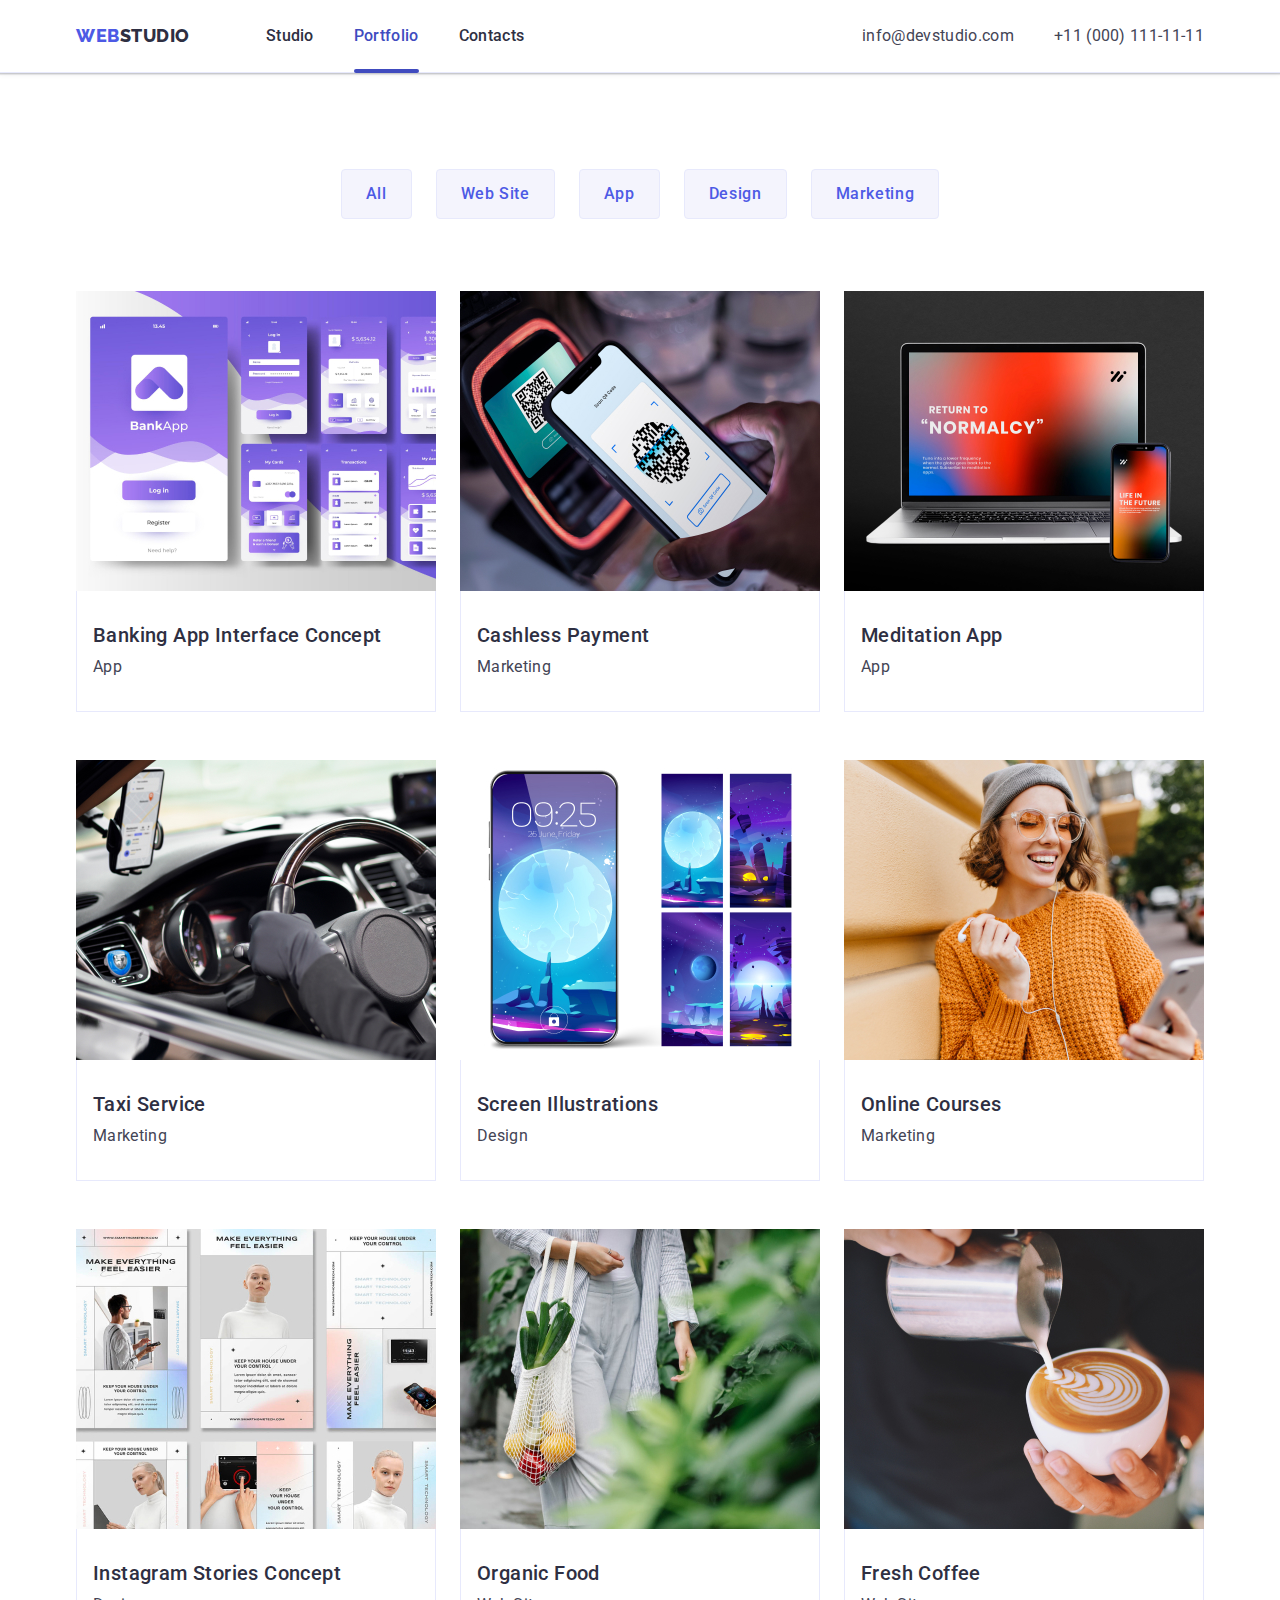
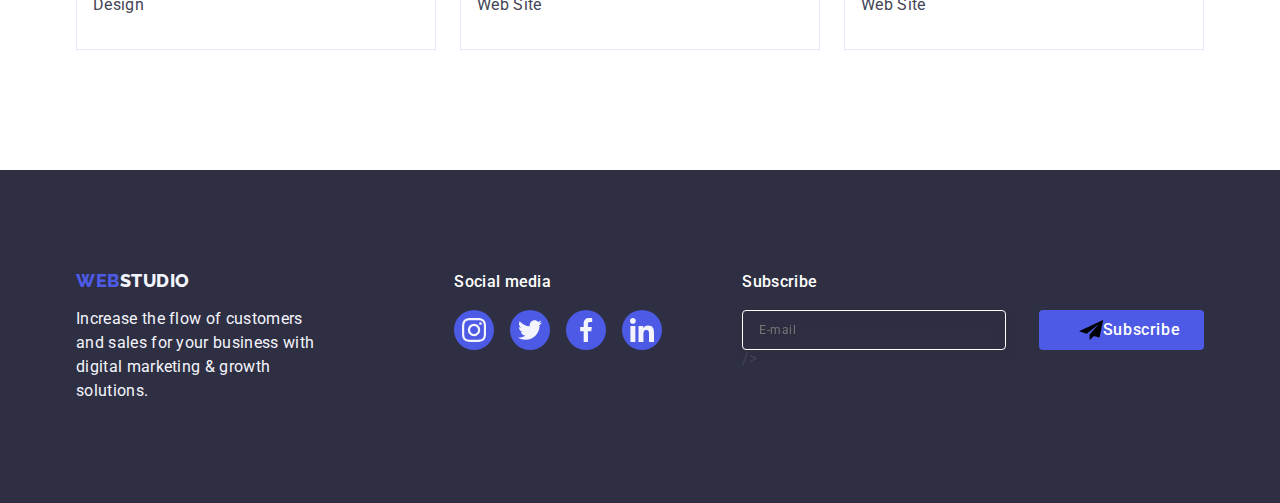
==== commit b7f4e3bc: "fix" ====
--- a/portfolio.html
+++ b/portfolio.html
@@ -332,10 +332,20 @@
         <div class="footer-form-container">
           <p class="footer-form-text">Subscribe</p>
           <form class="footer-form">
-            <label class="footer-label"><input type="email" class="footer-input" name="subscribe-input" placeholder="E-mail"></label>
-            <button type="submit" class="subscribebtn"><svg class="footer-subscribe-icon" width="24" height="24">
-              <use href="./images/icons.svg#icon-send"></use>
-            </svg>Subscribe</button>
+            <label class="footer-label"
+              ><input
+                type="email"
+                class="footer-input"
+                name="subscribe-input"
+                placeholder="E-mail"
+              />
+              /></label
+            >
+            <button type="submit" class="subscribebtn">
+              <svg class="footer-subscribe-icon" width="24" height="24">
+                <use href="./images/icons.svg#icon-send"></use></svg
+              >Subscribe
+            </button>
           </form>
         </div>
       </div>
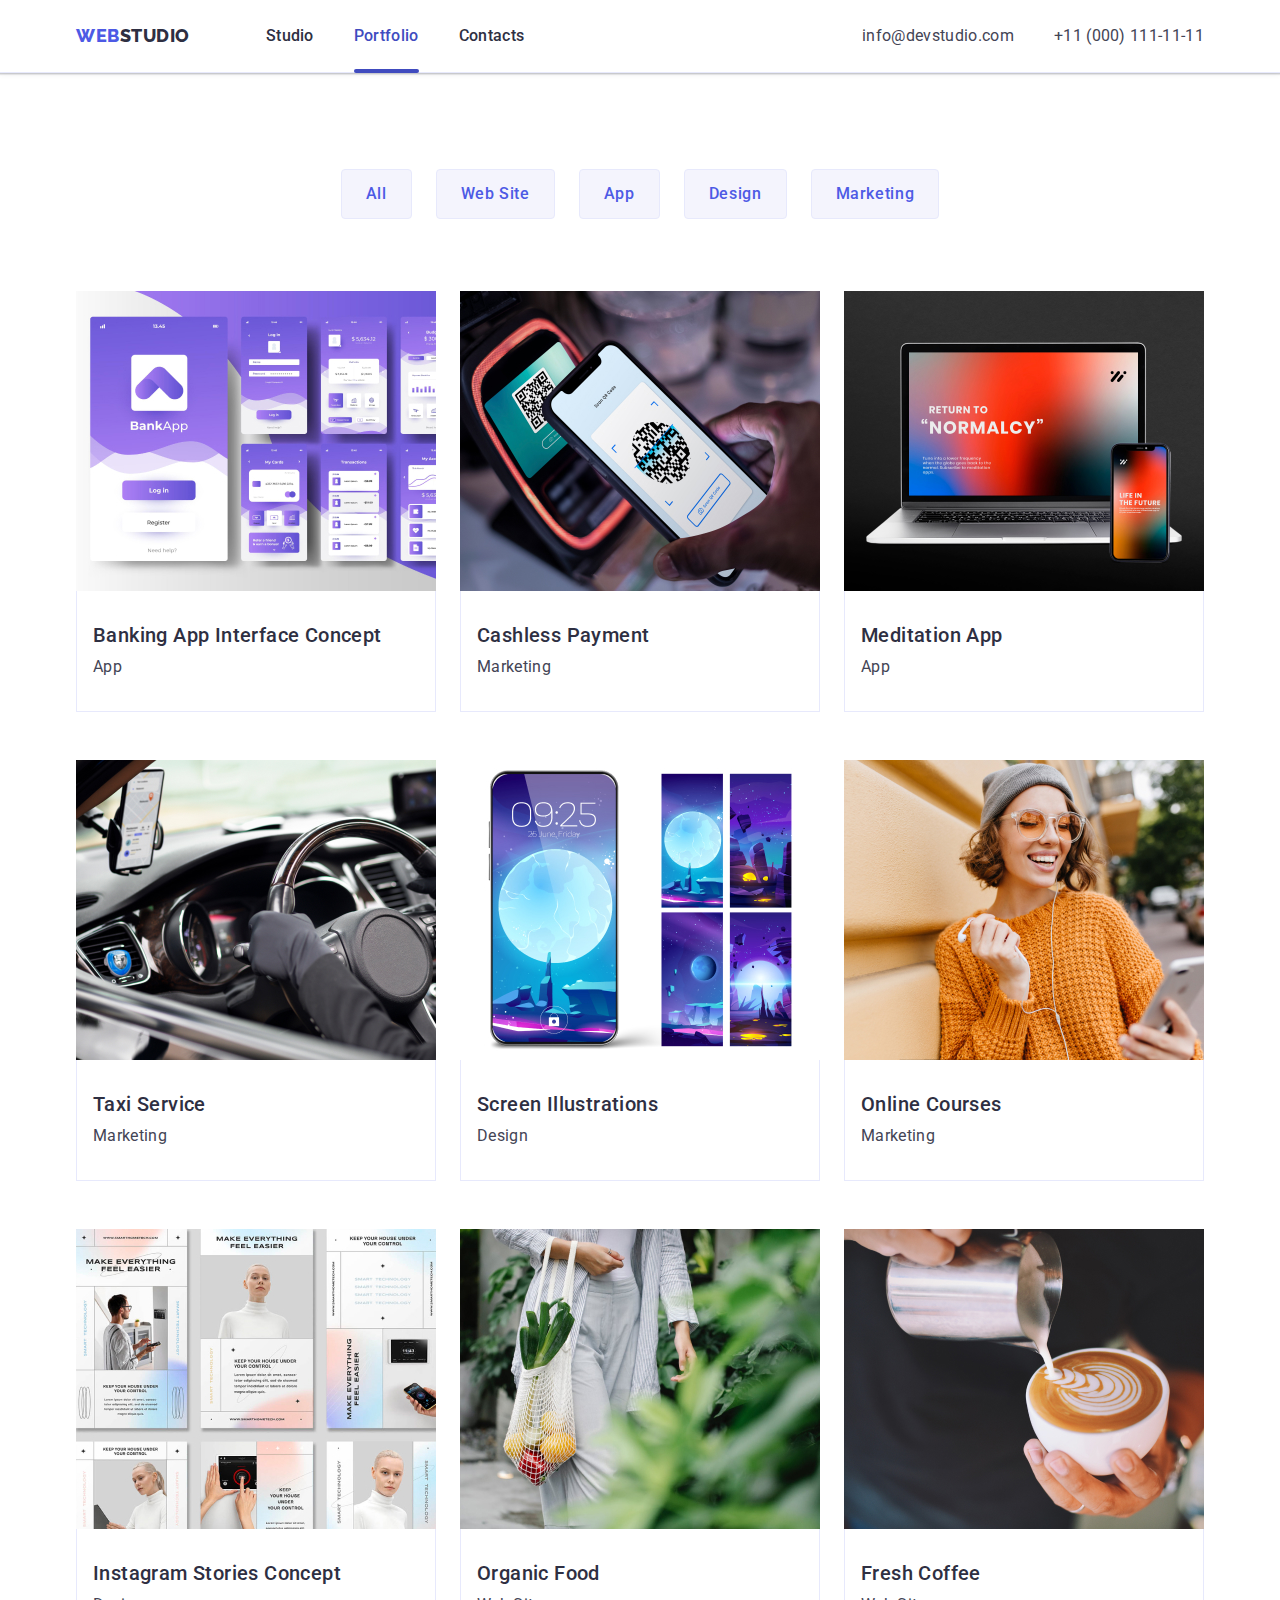
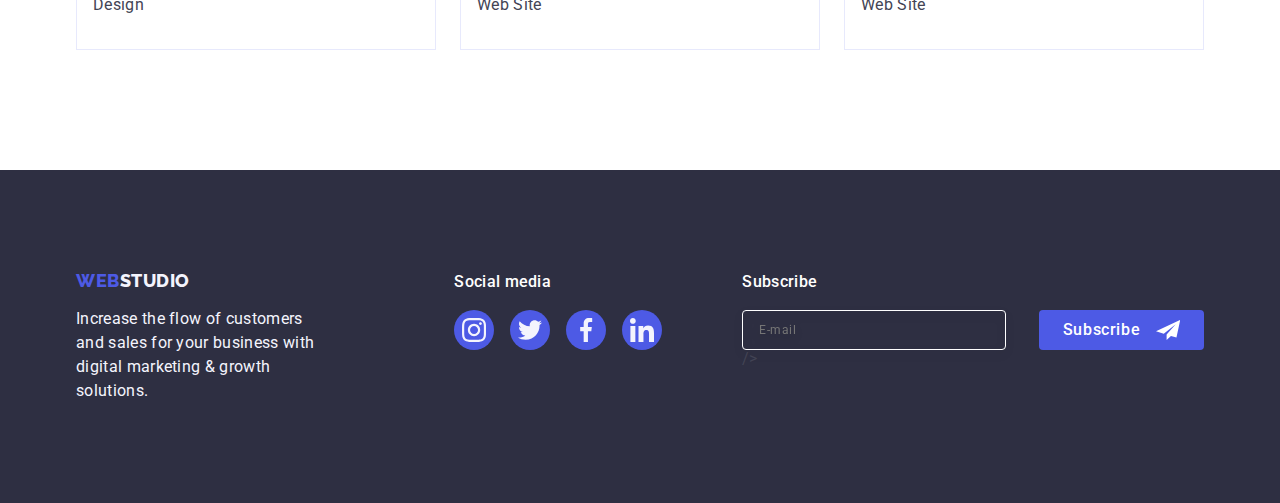
==== commit 81cb6ae0: "fix" ====
--- a/portfolio.html
+++ b/portfolio.html
@@ -342,9 +342,10 @@
               /></label
             >
             <button type="submit" class="subscribebtn">
+              Subscribe
               <svg class="footer-subscribe-icon" width="24" height="24">
-                <use href="./images/icons.svg#icon-send"></use></svg
-              >Subscribe
+                <use href="./images/icons.svg#icon-send"></use>
+              </svg>
             </button>
           </form>
         </div>
--- a/css/styles.css
+++ b/css/styles.css
@@ -553,8 +553,15 @@
 }
 
 .footer-subscribe-icon {
+  fill: var(--white);
   margin-left: 16px;
 }
+
+.subscribebtn:focus,
+.subscribebtn:hover {
+  background-color: var(--ocean);
+}
+
 
 /*================== Modal ==================*/
 
@@ -647,8 +654,6 @@
 }
 
 .modal-field-wrap {
-  margin-left: 24px;
-  margin-right: 24px;
   margin-bottom: 16px;
 }
 
@@ -761,6 +766,7 @@
   align-items: center;
   justify-content: center;
   fill: transparent;
+  margin-right: 8px;
   width: 16px;
   height: 16px;
   border-radius: 2px;
@@ -780,7 +786,7 @@
   visibility: hidden;
 }
 
-.input-checkbox:checked + .checkbox-span{
+.input-checkbox:checked + .checkbox-label > .checkbox-span{
   background-color: var(--ocean);
   border: none;
   fill: var(--cloud);
@@ -789,6 +795,8 @@
 
 .send-button-modal {
   display: block;
+  margin-left: auto;
+  margin-right: auto;
   min-width: 169px;
   height: 56px;
   font-family: "Roboto", sans-serif;
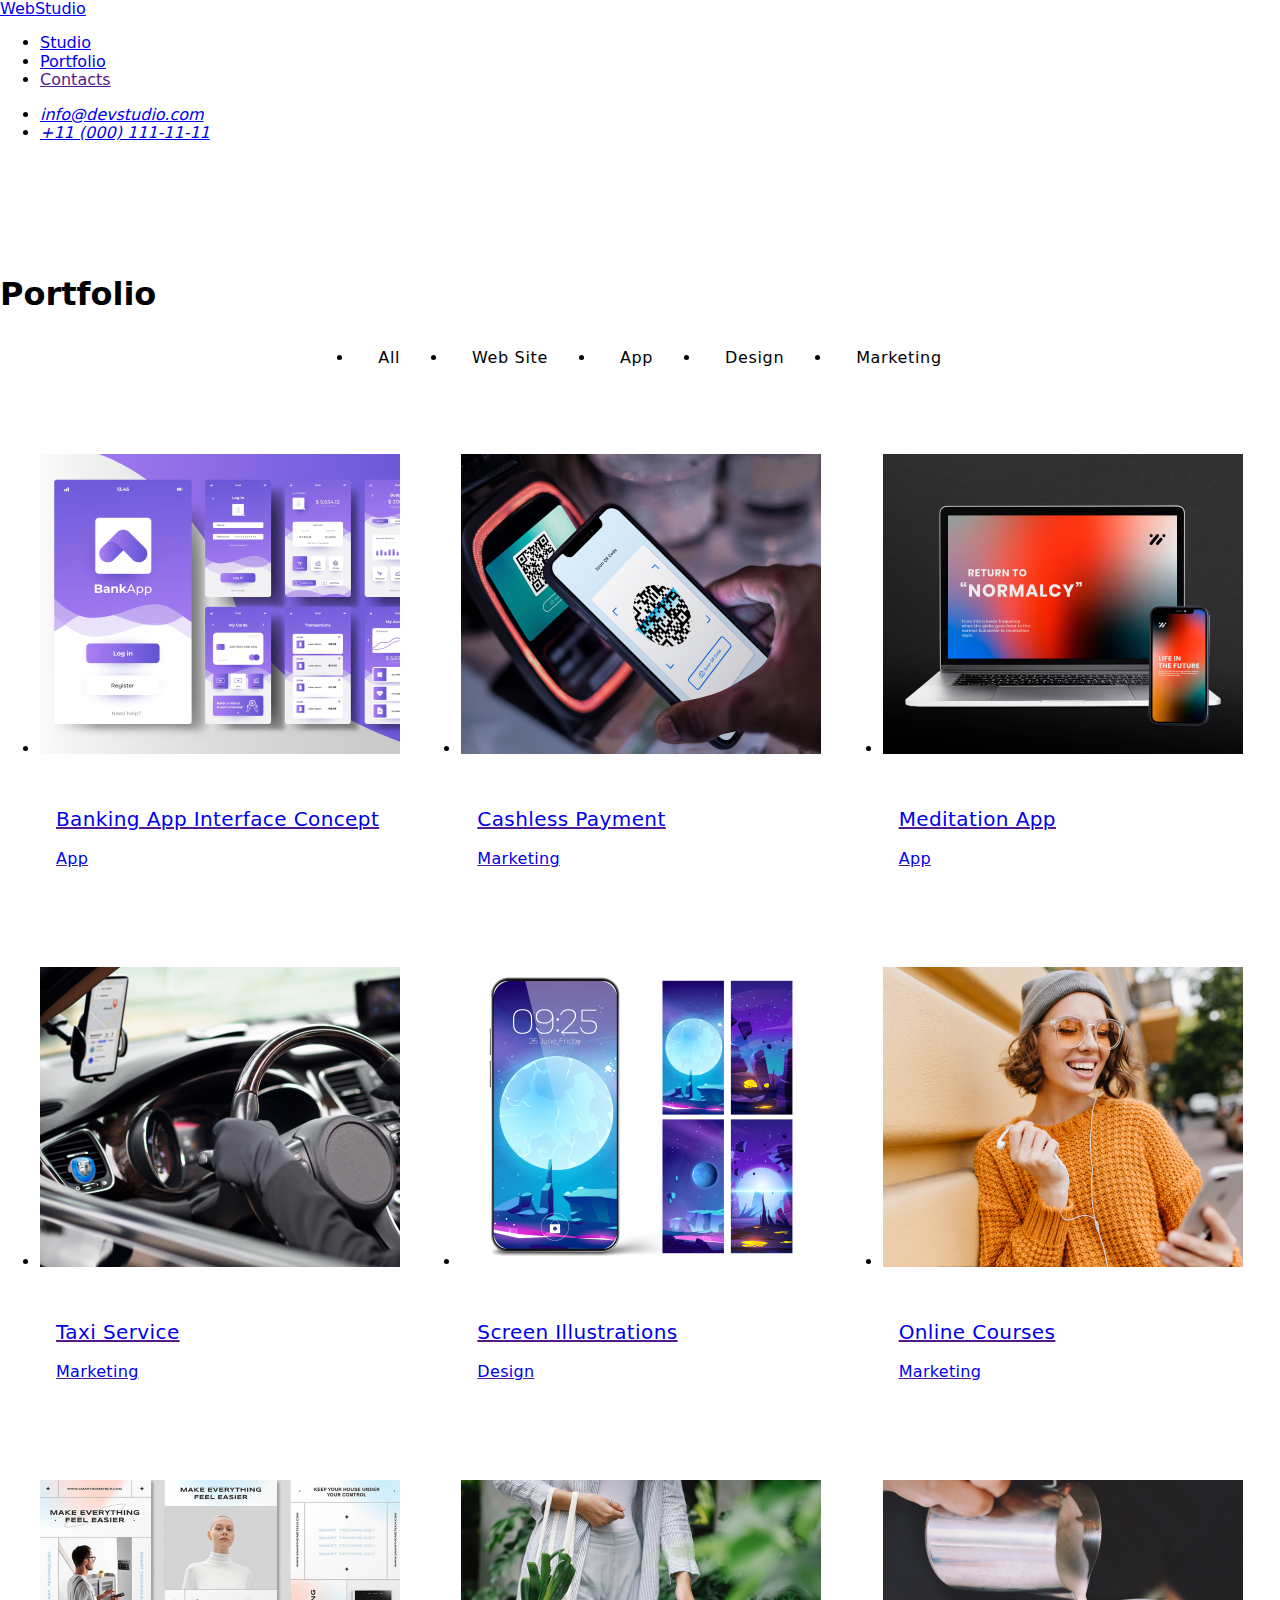
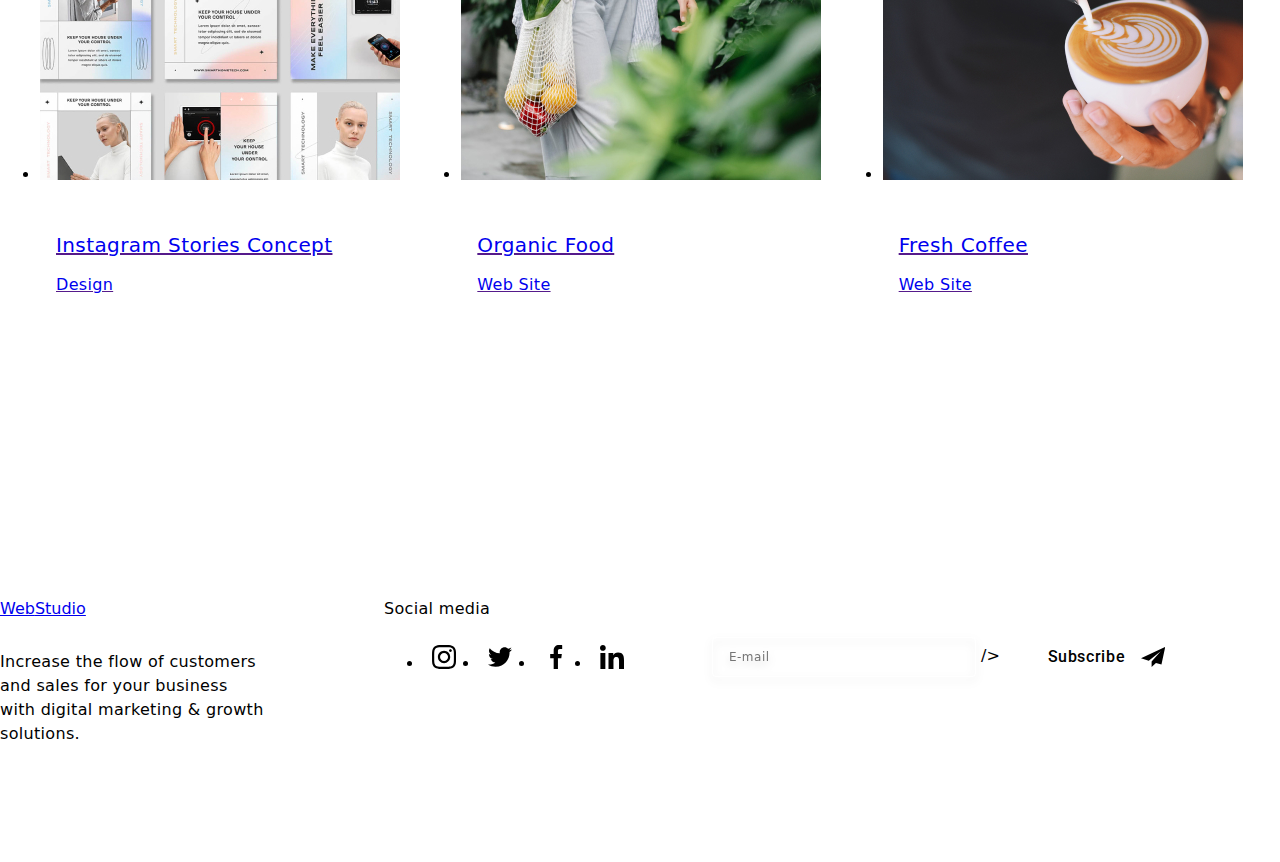
==== commit 4488f410: "hw-07" ====
--- a/portfolio.html
+++ b/portfolio.html
@@ -8,20 +8,13 @@
       rel="stylesheet"
       href="https://cdnjs.cloudflare.com/ajax/libs/modern-normalize/2.0.0/modern-normalize.min.css"
     />
-    <link rel="stylesheet" href="./css/styles.css" />
     <link rel="preconnect" href="https://fonts.googleapis.com" />
     <link rel="preconnect" href="https://fonts.gstatic.com" crossorigin />
     <link
       href="https://fonts.googleapis.com/css2?family=Raleway:wght@800&family=Roboto:wght@400;500;700;900&display=swap"
       rel="stylesheet"
     />
-    <link
-      rel="stylesheet"
-      href="https://cdnjs.cloudflare.com/ajax/libs/modern-normalize/2.0.0/modern-normalize.min.css"
-      integrity="sha512-4xo8blKMVCiXpTaLzQSLSw3KFOVPWhm/TRtuPVc4WG6kUgjH6J03IBuG7JZPkcWMxJ5huwaBpOpnwYElP/m6wg=="
-      crossorigin="anonymous"
-      referrerpolicy="no-referrer"
-    />
+    <link rel="stylesheet" href="./css/styles.css" />
   </head>
   <body>
     <header class="header-section">
--- a/css/styles.css
+++ b/css/styles.css
@@ -1,264 +1,7 @@
-:root {
-  --primary-font: "Roboto", sans-serif;
-  --secondary-font: "Raleway", sans-serif;
-  --white: #ffffff;
-  --iris: #4D5AE5;
-  --navyblue: #2E2F42;
-  --slate: #434455;
-  --cloud: #F4F4FD;
-  --lightslate: #8E8F99;
-  --cornflower: #E7E9FC;
-  --ocean: #404BBF;
-  --transition-dur: 250ms;
-  --transition-function: cubic-bezier(0.4, 0, 0.2, 1);
-}
-
-body {
-  font-family: var(--primary-font);
-  color: var(--slate);
-  background-color: var(--white);
-}
-
-h1,
-h2,
-h3,
-h4,
-h5,
-h6,
-p {
-  margin: 0;
-}
-
-ul,
-ol {
-  margin:0;
-  padding:0;
-}
-
-.container {
-  width: 1158px;
-  margin: 0 auto;
-  padding: 0 15px;
-}
-
-img {
-  display: block;
-  max-width: 100%;
-  height: auto;
-}
-
-/* ----------------Header Section----------------*/
-
-.header-container {
-  display: flex;
-  align-items: center;
-  justify-content: space-between;
-}
-
-.nav {
-  display: flex;
-  align-items: center;
-}
-
-.studiolist.nav-active {
-  position: relative;
-  color: var(--ocean);
-}
-
-.nav-active::after{
-  display: block;
-  position: absolute;
-  /* margin-top: 20px; */
-  left: 0;
-  bottom: -1px;
-  content: '';
-  width: 100%;
-  height: 4px;
-  border-radius: 2px;
-  background-color: var(--ocean);
-}
-
-.header-section {
-  border-bottom: 1px solid var(--cornflower);
-  box-shadow: 0px 2px 1px rgba(46, 47, 66, 0.08), 0px 1px 1px rgba(46, 47, 66, 0.16), 0px 1px 6px rgba(46, 47, 66, 0.08);
-}
-
-.menu-list {
-  display: flex;
-  gap: 40px;
-}
-
-.studiolist {
-  display: inline-block;
-  padding: 24px 0;
-  font-size: 16px;
-  line-height: 1.5;
-  letter-spacing: 0.02em;
-  font-weight: 500;
-  color: var(--navyblue);
-}
-
-
-
-.address {
-  font-style: normal;
-}
-
-.contacts {
-  font-size: 16px;
-  line-height: 1.5;
-  letter-spacing: 0.02em;
-  font-weight: 400;
-  color: var(--slate);
-}
-
-
-.logo {
-  margin-right: 76px;
-  font-family: "Raleway", sans-serif;
-  font-weight: 800;
-  font-size:18px;
-  line-height: 1.17;
-  letter-spacing: 0.03em;
-  text-transform: uppercase;
-  color: var(--iris);
-}
-
-
-.link-nav {
-  transition-property: color;
-  transition-duration: var(--transition-dur);
-  transition-timing-function: var(--transition-function);
-}
-
-.link {
-  text-decoration: none;
-  transition-property: color;
-  transition-duration: var(--transition-dur);
-  transition-timing-function: var(--transition-function);
-}
-
-.link:hover,
-.link:focus {
-  color: var(--ocean)
-}
-
-.span-logo-top {
-  color: var(--navyblue);
-}
-
-.list {
-  list-style: none;
-}
-
-
-
-
-/* ----------------First Section----------------*/
-
-.section-first {
-  padding: 188px 0;
-  background-image: linear-gradient(rgba(46, 47, 66, 0.7), rgba(46, 47, 66, 0.7)), url(../images/people-office.jpeg);
-  max-width: 1440px;
-  background-repeat: no-repeat;
-  background-position: center;
-  background-size: cover;
-}
-
-.title {
-  margin-left: auto;
-  margin-right: auto;
-  margin-bottom: 48px;
-  max-width: 496px;
-  font-size: 56px;
-  line-height: 1.07;
-  letter-spacing: 0.02em;
-  text-align: center;
-  color: var(--white);
-}
-
-.title-button{
-  display: block;
-  margin-left: auto;
-  margin-right: auto;
-  min-width: 169px;
-  height: 56px;
-  border: none;
-  background-color: var(--iris);
-  border-radius: 4px;
-  cursor: pointer;
-  font-family: inherit;
-  background-color: var(--iris);
-  font-weight: 500;
-  font-size: 16px;
-  line-height: 1.5;
-  letter-spacing: 0.04em;
-  color: var(--white);
-  cursor: pointer;
-  transition: background-color 250ms cubic-bezier(0.4, 0, 0.2, 1);
-}
-
-.title-button:hover,
-.title-button:focus {
-  background-color: var(--ocean);
-}
-
-.visually-hidden {
-  position: absolute;
-  width: 1px;
-  height: 1px;
-  margin: -1px;
-  border: 0;
-  padding: 0;
-
-  white-space: nowrap;
-  clip-path: inset(100%);
-  clip: rect(0 0 0 0);
-  overflow: hidden;
-}
-
 /* ----------------Second Section----------------*/
 
 
-.section-second {
-  padding: 120px 0;
-}
-
-.features-list {
-  display: flex;
-  gap: 24px;
-}
-
-.features-item {
-  width: calc((100% - 72px) / 4);
-}
-
-.features-icon-container {
-  display: flex;
-  justify-content: center;
-  align-items: center;
-  background-color: var(--cloud);
-  height: 112px;
-  margin-bottom: 8px;
-  border-radius: 4px;
-}
-
-
-.features-title {
-  margin-bottom: 8px;
-  font-weight: 500;
-  font-size: 20px;
-  line-height: 1.2;
-  letter-spacing: 0.02em;
-  color: var(--navyblue);
-}
-
-.features-text {
-  font-size: 16px;
-  line-height: 1.5;
-  letter-spacing: 0.02em;
-  color: var(--slate);
-}
+
 
 /* ----------------Third Section----------------*/
 
@@ -654,6 +397,10 @@
 }
 
 .modal-field-wrap {
+  margin-bottom: 8px;
+}
+
+.modal-field-wrap-comment {
   margin-bottom: 16px;
 }
 
@@ -700,7 +447,6 @@
 
 .modal-icon-wrap {
   position: relative;
-  /* margin-top: 4px; */
 }
 
 .modal-icon {
